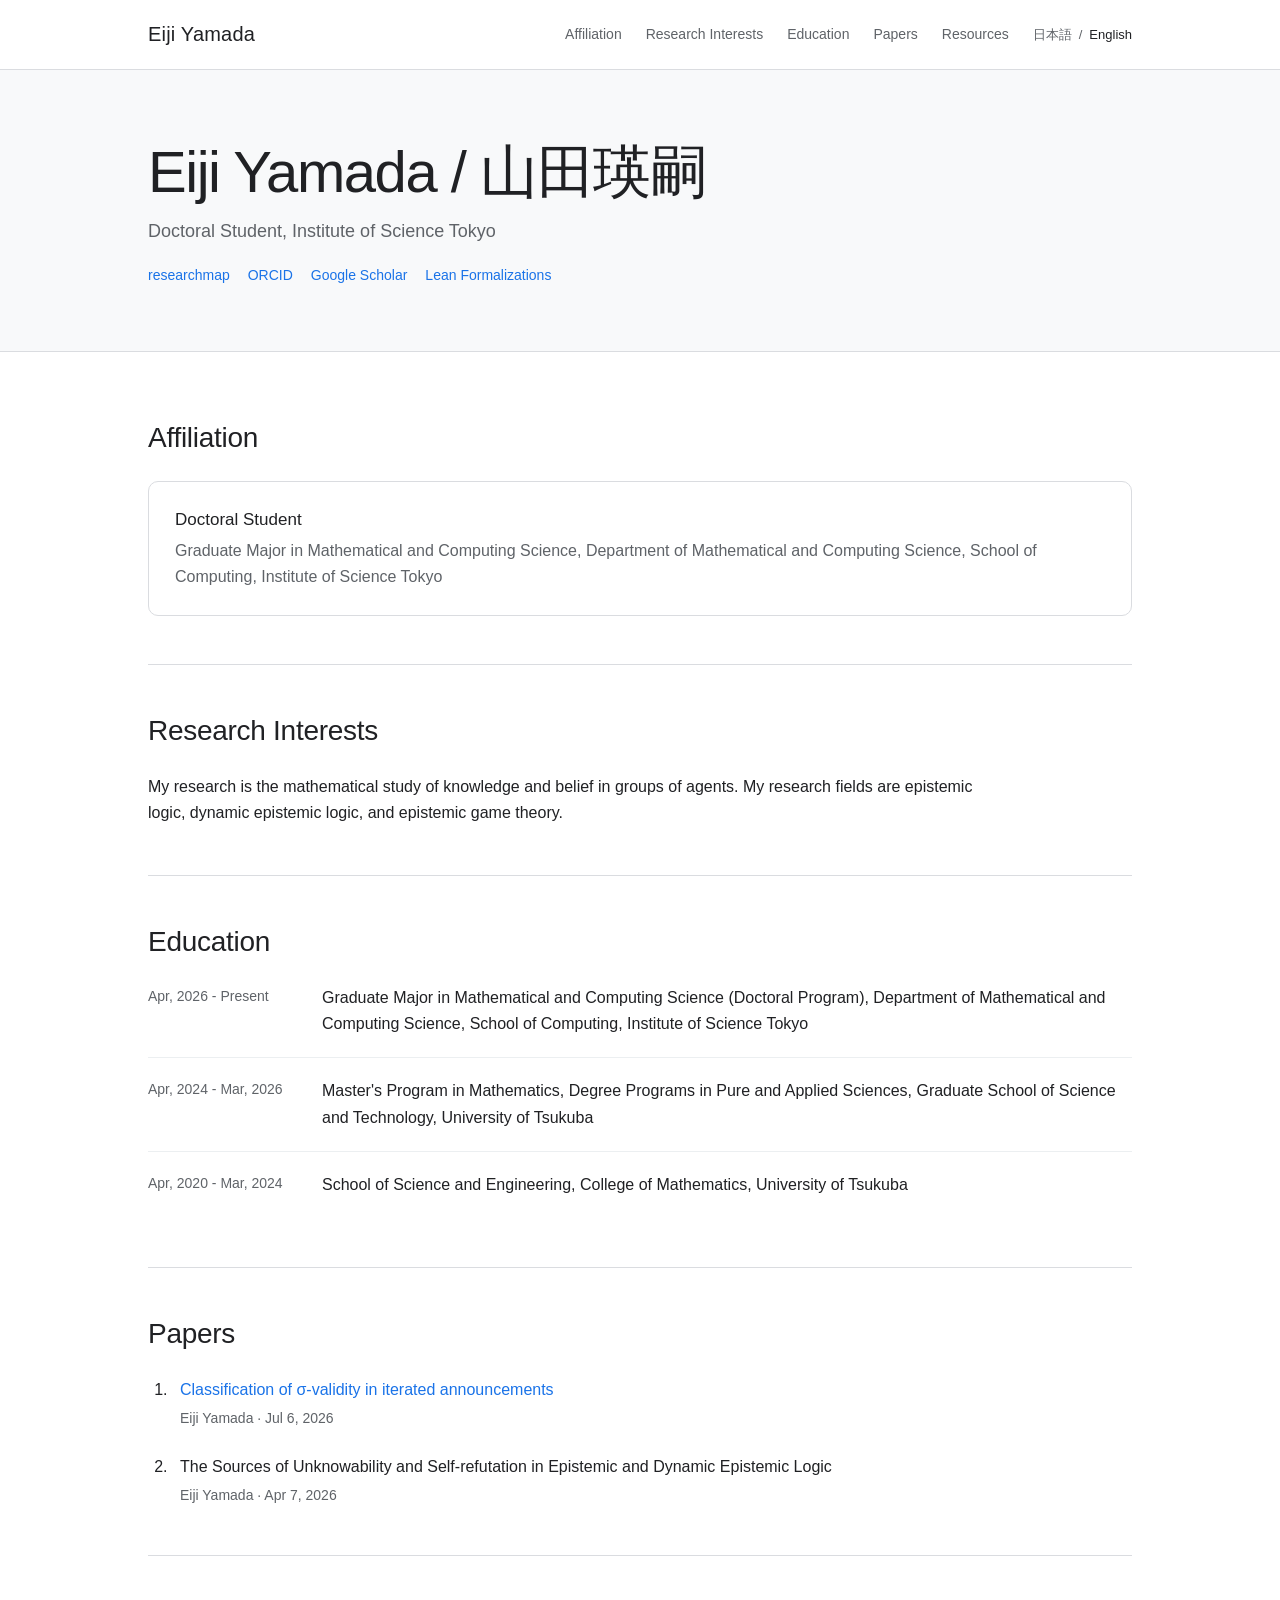
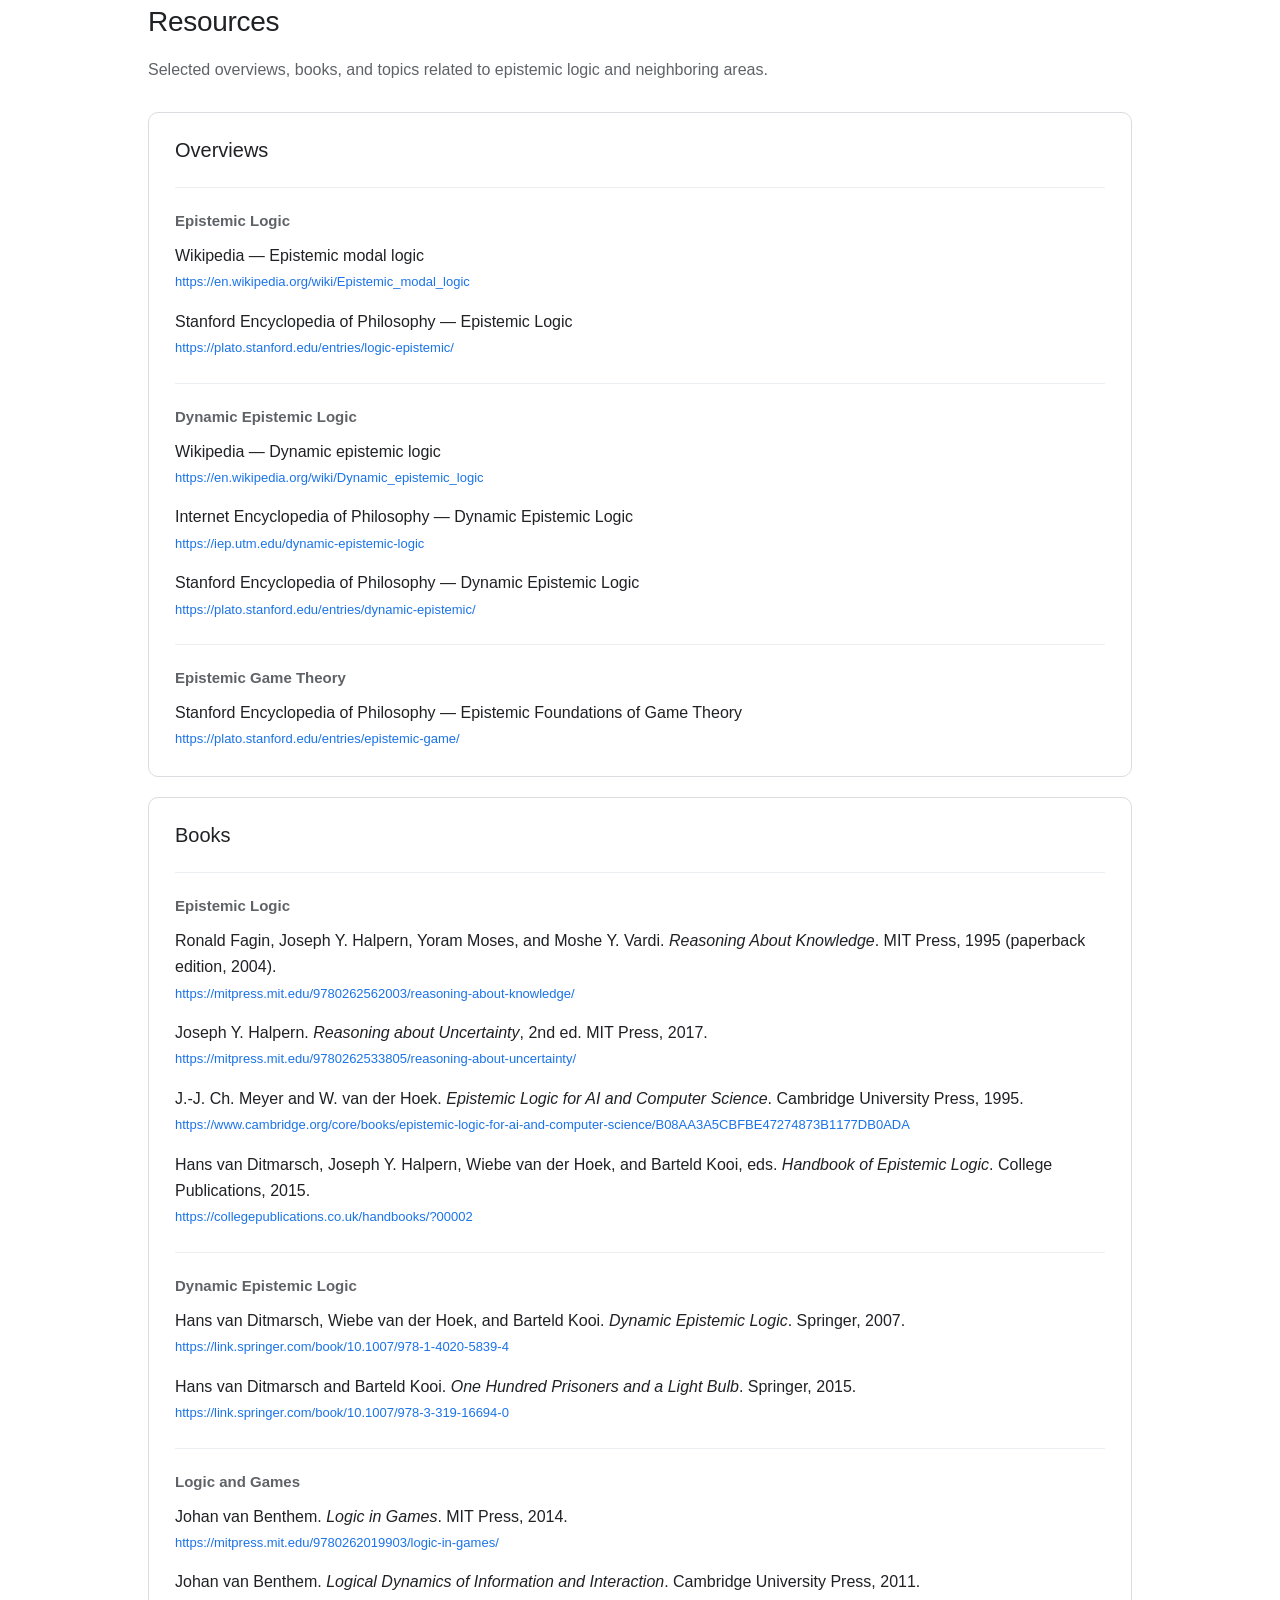
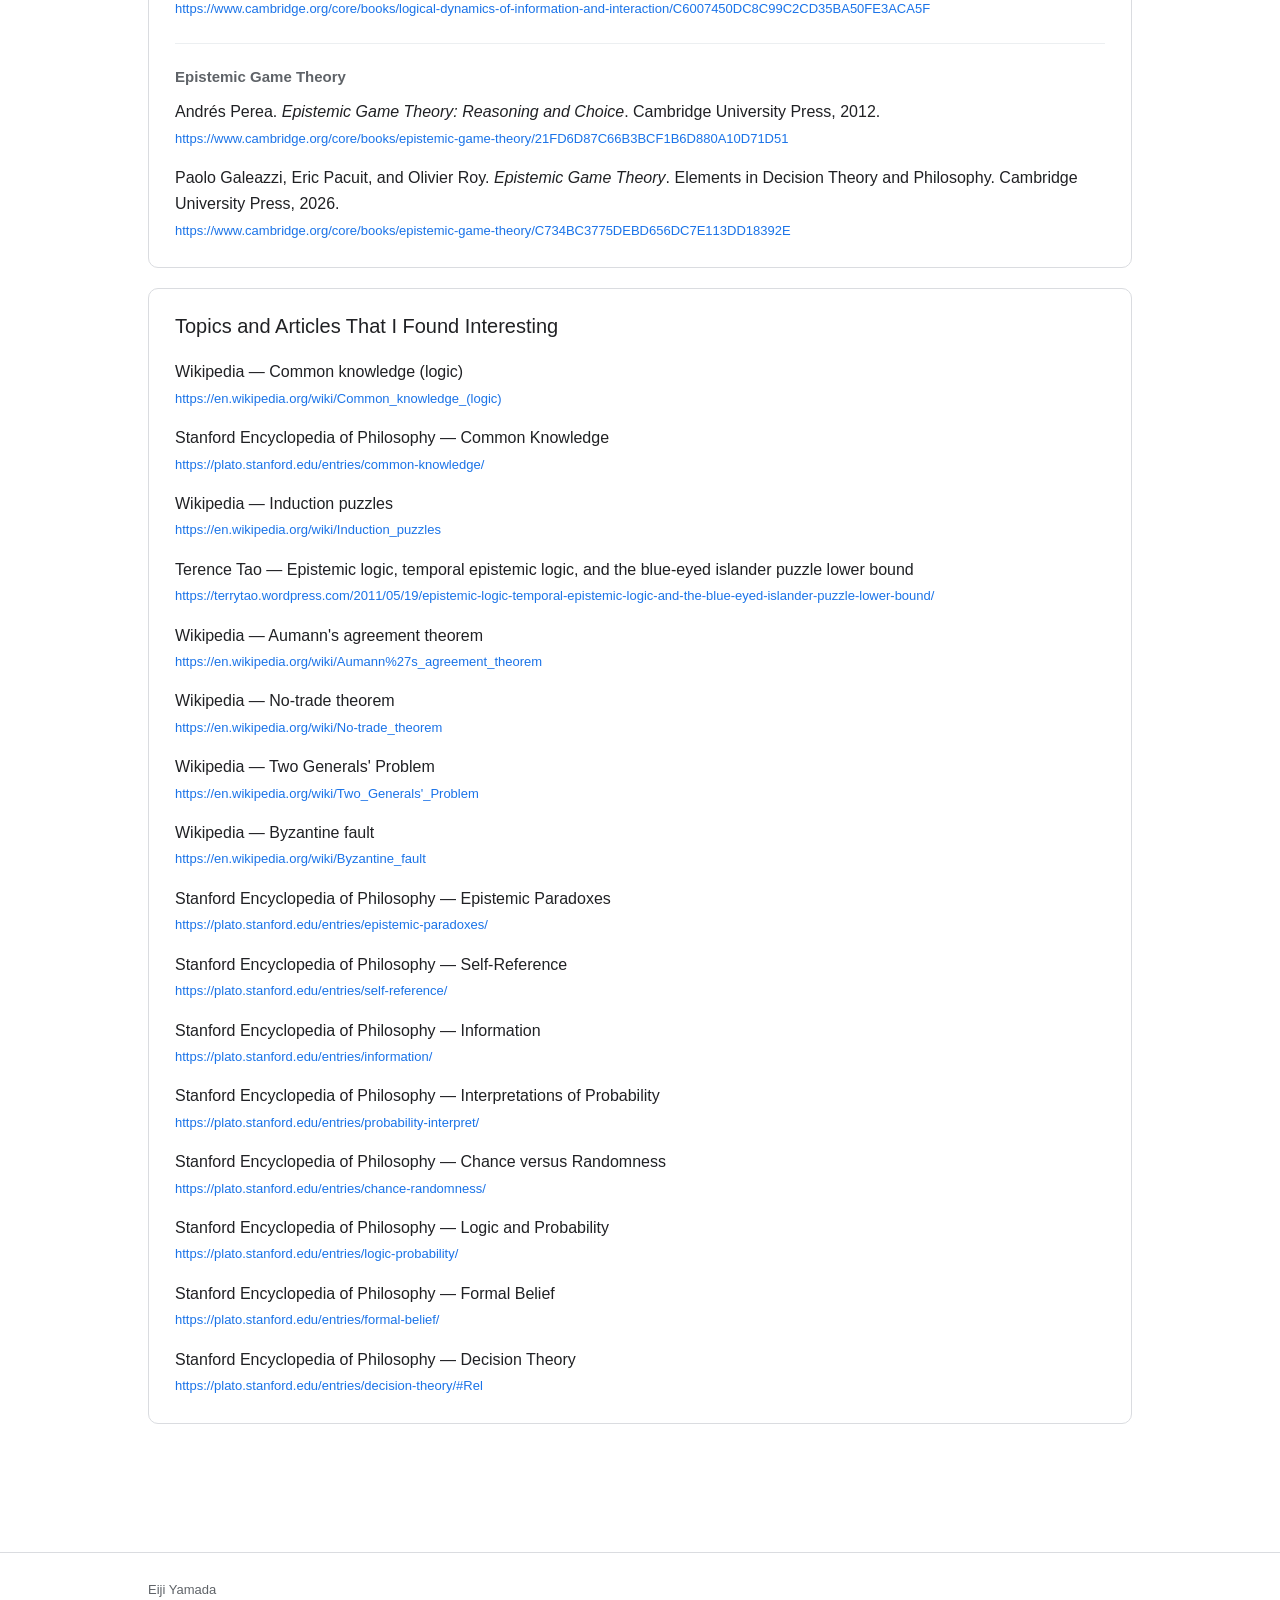
==== index.html @ d298697c "Add probability and decision theory resources" ====
<!DOCTYPE html>
<html lang="en">
<head>
  <meta charset="UTF-8">
  <meta name="viewport" content="width=device-width, initial-scale=1.0">
  <meta name="robots" content="index, follow">
  <meta name="description" content="Academic website of Eiji Yamada, a Doctoral Student at Institute of Science Tokyo.">
  <meta name="google-site-verification" content="if2u5kckzkKwGW6rbWBI-jnYKi1gN4BGuCMbJrBqnDA" />
  <link rel="canonical" href="https://eiyamada.github.io/">
  <link rel="alternate" hreflang="en" href="https://eiyamada.github.io/">
  <link rel="alternate" hreflang="ja" href="https://eiyamada.github.io/ja/">
  <link rel="alternate" hreflang="x-default" href="https://eiyamada.github.io/">
  <link rel="stylesheet" href="/styles.css">

  <title>Eiji Yamada</title>

  <script type="application/ld+json">
  {
    "@context": "https://schema.org",
    "@type": "Person",
    "name": "Eiji Yamada",
    "alternateName": "山田 瑛嗣",
    "url": "https://eiyamada.github.io/",
    "jobTitle": "Doctoral Student",
    "affiliation": {
      "@type": "CollegeOrUniversity",
      "name": "Institute of Science Tokyo"
    },
    "sameAs": [
      "https://researchmap.jp/e-yamada?lang=en",
      "https://orcid.org/0009-0007-2519-8016",
      "https://scholar.google.com/citations?user=GYGGPxcAAAAJ&hl=en&oi=sra"
    ]
  }
  </script>
</head>

<body>
  <header class="site-header">
    <div class="header-inner">
      <a class="site-title" href="#top">Eiji Yamada</a>
      <div class="header-actions">
        <nav class="nav-links" aria-label="Primary navigation">
          <a href="#affiliation">Affiliation</a>
          <a href="#research-interests">Research Interests</a>
          <a href="#education">Education</a>
          <a href="#papers">Papers</a>
          <a href="#resources">Resources</a>
        </nav>
        <div class="language-switch" aria-label="Language switch">
          <a href="/ja/" lang="ja">日本語</a>
          <span aria-hidden="true">/</span>
          <span class="current-language" aria-current="page">English</span>
        </div>
      </div>
    </div>
  </header>

  <div class="hero" id="top">
    <div class="hero-inner">
      <h1>Eiji Yamada / 山田瑛嗣</h1>
      <p class="position">Doctoral Student, Institute of Science Tokyo</p>
      <div class="profile-links" aria-label="Academic profiles">
        <a href="https://researchmap.jp/e-yamada?lang=en" target="_blank" rel="me noopener">researchmap</a>
        <a href="https://orcid.org/0009-0007-2519-8016" target="_blank" rel="me noopener">ORCID</a>
        <a href="https://scholar.google.com/citations?user=GYGGPxcAAAAJ&amp;hl=en&amp;oi=sra" target="_blank" rel="me noopener">Google Scholar</a>
        <a href="https://github.com/eiyamada/lean-paper-formalizations" target="_blank" rel="noopener">Lean Formalizations</a>
      </div>
    </div>
  </div>

  <main>
    <section id="affiliation">
      <h2>Affiliation</h2>
      <div class="affiliation-card">
        <strong>Doctoral Student</strong>
        <span>Graduate Major in Mathematical and Computing Science, Department of Mathematical and Computing Science, School of Computing, Institute of Science Tokyo</span>
      </div>
    </section>

    <section id="research-interests">
      <h2>Research Interests</h2>
      <div class="research-interests-space">
        <p>My research is the mathematical study of knowledge and belief in groups of agents. My research fields are epistemic logic, dynamic epistemic logic, and epistemic game theory.</p>
      </div>
    </section>

    <section id="education">
      <h2>Education</h2>
      <ul class="timeline">
        <li>
          <div class="date">Apr, 2026 - Present</div>
          <div class="institution">Graduate Major in Mathematical and Computing Science (Doctoral Program), Department of Mathematical and Computing Science, School of Computing, Institute of Science Tokyo</div>
        </li>
        <li>
          <div class="date">Apr, 2024 - Mar, 2026</div>
          <div class="institution">Master's Program in Mathematics, Degree Programs in Pure and Applied Sciences, Graduate School of Science and Technology, University of Tsukuba</div>
        </li>
        <li>
          <div class="date">Apr, 2020 - Mar, 2024</div>
          <div class="institution">School of Science and Engineering, College of Mathematics, University of Tsukuba</div>
        </li>
      </ul>
    </section>

    <section id="papers">
      <h2>Papers</h2>
      <ol class="publications">
        <li>
          <a class="publication-title" href="https://arxiv.org/abs/2607.04685" target="_blank" rel="noopener">Classification of σ-validity in iterated announcements</a>
          <div class="publication-meta">Eiji Yamada · Jul 6, 2026</div>
        </li>
        <li>
          <span class="publication-title">The Sources of Unknowability and Self-refutation in Epistemic and Dynamic Epistemic Logic</span>
          <div class="publication-meta">Eiji Yamada · Apr 7, 2026</div>
        </li>
      </ol>
    </section>

    <section id="resources">
      <h2>Resources</h2>
      <p class="resources-intro">Selected overviews, books, and topics related to epistemic logic and neighboring areas.</p>

      <div class="resource-panel">
        <h3 class="resource-panel-title">Overviews</h3>

        <div class="resource-category">
          <h3>Epistemic Logic</h3>
          <ul class="resource-list">
            <li>
              <span class="resource-name">Wikipedia — Epistemic modal logic</span>
              <a class="resource-url" href="https://en.wikipedia.org/wiki/Epistemic_modal_logic" target="_blank" rel="noopener">https://en.wikipedia.org/wiki/Epistemic_modal_logic</a>
            </li>
            <li>
              <span class="resource-name">Stanford Encyclopedia of Philosophy — Epistemic Logic</span>
              <a class="resource-url" href="https://plato.stanford.edu/entries/logic-epistemic/" target="_blank" rel="noopener">https://plato.stanford.edu/entries/logic-epistemic/</a>
            </li>
          </ul>
        </div>

        <div class="resource-category">
          <h3>Dynamic Epistemic Logic</h3>
          <ul class="resource-list">
            <li>
              <span class="resource-name">Wikipedia — Dynamic epistemic logic</span>
              <a class="resource-url" href="https://en.wikipedia.org/wiki/Dynamic_epistemic_logic" target="_blank" rel="noopener">https://en.wikipedia.org/wiki/Dynamic_epistemic_logic</a>
            </li>
            <li>
              <span class="resource-name">Internet Encyclopedia of Philosophy — Dynamic Epistemic Logic</span>
              <a class="resource-url" href="https://iep.utm.edu/dynamic-epistemic-logic" target="_blank" rel="noopener">https://iep.utm.edu/dynamic-epistemic-logic</a>
            </li>
            <li>
              <span class="resource-name">Stanford Encyclopedia of Philosophy — Dynamic Epistemic Logic</span>
              <a class="resource-url" href="https://plato.stanford.edu/entries/dynamic-epistemic/" target="_blank" rel="noopener">https://plato.stanford.edu/entries/dynamic-epistemic/</a>
            </li>
          </ul>
        </div>

        <div class="resource-category">
          <h3>Epistemic Game Theory</h3>
          <ul class="resource-list">
            <li>
              <span class="resource-name">Stanford Encyclopedia of Philosophy — Epistemic Foundations of Game Theory</span>
              <a class="resource-url" href="https://plato.stanford.edu/entries/epistemic-game/" target="_blank" rel="noopener">https://plato.stanford.edu/entries/epistemic-game/</a>
            </li>
          </ul>
        </div>
      </div>

      <div class="resource-panel">
        <h3 class="resource-panel-title">Books</h3>

        <div class="resource-category">
          <h3>Epistemic Logic</h3>
          <ul class="resource-list">
            <li>
              <span class="book-citation">Ronald Fagin, Joseph Y. Halpern, Yoram Moses, and Moshe Y. Vardi. <em>Reasoning About Knowledge</em>. MIT Press, 1995 (paperback edition, 2004).</span>
              <a class="resource-url" href="https://mitpress.mit.edu/9780262562003/reasoning-about-knowledge/" target="_blank" rel="noopener">https://mitpress.mit.edu/9780262562003/reasoning-about-knowledge/</a>
            </li>
            <li>
              <span class="book-citation">Joseph Y. Halpern. <em>Reasoning about Uncertainty</em>, 2nd ed. MIT Press, 2017.</span>
              <a class="resource-url" href="https://mitpress.mit.edu/9780262533805/reasoning-about-uncertainty/" target="_blank" rel="noopener">https://mitpress.mit.edu/9780262533805/reasoning-about-uncertainty/</a>
            </li>
            <li>
              <span class="book-citation">J.-J. Ch. Meyer and W. van der Hoek. <em>Epistemic Logic for AI and Computer Science</em>. Cambridge University Press, 1995.</span>
              <a class="resource-url" href="https://www.cambridge.org/core/books/epistemic-logic-for-ai-and-computer-science/B08AA3A5CBFBE47274873B1177DB0ADA" target="_blank" rel="noopener">https://www.cambridge.org/core/books/epistemic-logic-for-ai-and-computer-science/B08AA3A5CBFBE47274873B1177DB0ADA</a>
            </li>
            <li>
              <span class="book-citation">Hans van Ditmarsch, Joseph Y. Halpern, Wiebe van der Hoek, and Barteld Kooi, eds. <em>Handbook of Epistemic Logic</em>. College Publications, 2015.</span>
              <a class="resource-url" href="https://collegepublications.co.uk/handbooks/?00002" target="_blank" rel="noopener">https://collegepublications.co.uk/handbooks/?00002</a>
            </li>
          </ul>
        </div>

        <div class="resource-category">
          <h3>Dynamic Epistemic Logic</h3>
          <ul class="resource-list">
            <li>
              <span class="book-citation">Hans van Ditmarsch, Wiebe van der Hoek, and Barteld Kooi. <em>Dynamic Epistemic Logic</em>. Springer, 2007.</span>
              <a class="resource-url" href="https://link.springer.com/book/10.1007/978-1-4020-5839-4" target="_blank" rel="noopener">https://link.springer.com/book/10.1007/978-1-4020-5839-4</a>
            </li>
            <li>
              <span class="book-citation">Hans van Ditmarsch and Barteld Kooi. <em>One Hundred Prisoners and a Light Bulb</em>. Springer, 2015.</span>
              <a class="resource-url" href="https://link.springer.com/book/10.1007/978-3-319-16694-0" target="_blank" rel="noopener">https://link.springer.com/book/10.1007/978-3-319-16694-0</a>
            </li>
          </ul>
        </div>

        <div class="resource-category">
          <h3>Logic and Games</h3>
          <ul class="resource-list">
            <li>
              <span class="book-citation">Johan van Benthem. <em>Logic in Games</em>. MIT Press, 2014.</span>
              <a class="resource-url" href="https://mitpress.mit.edu/9780262019903/logic-in-games/" target="_blank" rel="noopener">https://mitpress.mit.edu/9780262019903/logic-in-games/</a>
            </li>
            <li>
              <span class="book-citation">Johan van Benthem. <em>Logical Dynamics of Information and Interaction</em>. Cambridge University Press, 2011.</span>
              <a class="resource-url" href="https://www.cambridge.org/core/books/logical-dynamics-of-information-and-interaction/C6007450DC8C99C2CD35BA50FE3ACA5F" target="_blank" rel="noopener">https://www.cambridge.org/core/books/logical-dynamics-of-information-and-interaction/C6007450DC8C99C2CD35BA50FE3ACA5F</a>
            </li>
          </ul>
        </div>

        <div class="resource-category">
          <h3>Epistemic Game Theory</h3>
          <ul class="resource-list">
            <li>
              <span class="book-citation">Andrés Perea. <em>Epistemic Game Theory: Reasoning and Choice</em>. Cambridge University Press, 2012.</span>
              <a class="resource-url" href="https://www.cambridge.org/core/books/epistemic-game-theory/21FD6D87C66B3BCF1B6D880A10D71D51" target="_blank" rel="noopener">https://www.cambridge.org/core/books/epistemic-game-theory/21FD6D87C66B3BCF1B6D880A10D71D51</a>
            </li>
            <li>
              <span class="book-citation">Paolo Galeazzi, Eric Pacuit, and Olivier Roy. <em>Epistemic Game Theory</em>. Elements in Decision Theory and Philosophy. Cambridge University Press, 2026.</span>
              <a class="resource-url" href="https://www.cambridge.org/core/books/epistemic-game-theory/C734BC3775DEBD656DC7E113DD18392E" target="_blank" rel="noopener">https://www.cambridge.org/core/books/epistemic-game-theory/C734BC3775DEBD656DC7E113DD18392E</a>
            </li>
          </ul>
        </div>
      </div>

      <div class="resource-panel">
        <h3 class="resource-panel-title">Topics and Articles That I Found Interesting</h3>
        <ul class="resource-list">
          <li>
            <span class="resource-name">Wikipedia — Common knowledge (logic)</span>
            <a class="resource-url" href="https://en.wikipedia.org/wiki/Common_knowledge_(logic)" target="_blank" rel="noopener">https://en.wikipedia.org/wiki/Common_knowledge_(logic)</a>
          </li>
          <li>
            <span class="resource-name">Stanford Encyclopedia of Philosophy — Common Knowledge</span>
            <a class="resource-url" href="https://plato.stanford.edu/entries/common-knowledge/" target="_blank" rel="noopener">https://plato.stanford.edu/entries/common-knowledge/</a>
          </li>
          <li>
            <span class="resource-name">Wikipedia — Induction puzzles</span>
            <a class="resource-url" href="https://en.wikipedia.org/wiki/Induction_puzzles" target="_blank" rel="noopener">https://en.wikipedia.org/wiki/Induction_puzzles</a>
          </li>
          <li>
            <span class="resource-name">Terence Tao — Epistemic logic, temporal epistemic logic, and the blue-eyed islander puzzle lower bound</span>
            <a class="resource-url" href="https://terrytao.wordpress.com/2011/05/19/epistemic-logic-temporal-epistemic-logic-and-the-blue-eyed-islander-puzzle-lower-bound/" target="_blank" rel="noopener">https://terrytao.wordpress.com/2011/05/19/epistemic-logic-temporal-epistemic-logic-and-the-blue-eyed-islander-puzzle-lower-bound/</a>
          </li>
          <li>
            <span class="resource-name">Wikipedia — Aumann's agreement theorem</span>
            <a class="resource-url" href="https://en.wikipedia.org/wiki/Aumann%27s_agreement_theorem" target="_blank" rel="noopener">https://en.wikipedia.org/wiki/Aumann%27s_agreement_theorem</a>
          </li>
          <li>
            <span class="resource-name">Wikipedia — No-trade theorem</span>
            <a class="resource-url" href="https://en.wikipedia.org/wiki/No-trade_theorem" target="_blank" rel="noopener">https://en.wikipedia.org/wiki/No-trade_theorem</a>
          </li>
          <li>
            <span class="resource-name">Wikipedia — Two Generals' Problem</span>
            <a class="resource-url" href="https://en.wikipedia.org/wiki/Two_Generals'_Problem" target="_blank" rel="noopener">https://en.wikipedia.org/wiki/Two_Generals'_Problem</a>
          </li>
          <li>
            <span class="resource-name">Wikipedia — Byzantine fault</span>
            <a class="resource-url" href="https://en.wikipedia.org/wiki/Byzantine_fault" target="_blank" rel="noopener">https://en.wikipedia.org/wiki/Byzantine_fault</a>
          </li>
          <li>
            <span class="resource-name">Stanford Encyclopedia of Philosophy — Epistemic Paradoxes</span>
            <a class="resource-url" href="https://plato.stanford.edu/entries/epistemic-paradoxes/" target="_blank" rel="noopener">https://plato.stanford.edu/entries/epistemic-paradoxes/</a>
          </li>
          <li>
            <span class="resource-name">Stanford Encyclopedia of Philosophy — Self-Reference</span>
            <a class="resource-url" href="https://plato.stanford.edu/entries/self-reference/" target="_blank" rel="noopener">https://plato.stanford.edu/entries/self-reference/</a>
          </li>
          <li>
            <span class="resource-name">Stanford Encyclopedia of Philosophy — Information</span>
            <a class="resource-url" href="https://plato.stanford.edu/entries/information/" target="_blank" rel="noopener">https://plato.stanford.edu/entries/information/</a>
          </li>
          <li>
            <span class="resource-name">Stanford Encyclopedia of Philosophy — Interpretations of Probability</span>
            <a class="resource-url" href="https://plato.stanford.edu/entries/probability-interpret/" target="_blank" rel="noopener">https://plato.stanford.edu/entries/probability-interpret/</a>
          </li>
          <li>
            <span class="resource-name">Stanford Encyclopedia of Philosophy — Chance versus Randomness</span>
            <a class="resource-url" href="https://plato.stanford.edu/entries/chance-randomness/" target="_blank" rel="noopener">https://plato.stanford.edu/entries/chance-randomness/</a>
          </li>
          <li>
            <span class="resource-name">Stanford Encyclopedia of Philosophy — Logic and Probability</span>
            <a class="resource-url" href="https://plato.stanford.edu/entries/logic-probability/" target="_blank" rel="noopener">https://plato.stanford.edu/entries/logic-probability/</a>
          </li>
          <li>
            <span class="resource-name">Stanford Encyclopedia of Philosophy — Formal Belief</span>
            <a class="resource-url" href="https://plato.stanford.edu/entries/formal-belief/" target="_blank" rel="noopener">https://plato.stanford.edu/entries/formal-belief/</a>
          </li>
          <li>
            <span class="resource-name">Stanford Encyclopedia of Philosophy — Decision Theory</span>
            <a class="resource-url" href="https://plato.stanford.edu/entries/decision-theory/#Rel" target="_blank" rel="noopener">https://plato.stanford.edu/entries/decision-theory/#Rel</a>
          </li>
        </ul>
      </div>
    </section>
  </main>

  <footer>
    <div class="footer-inner">Eiji Yamada</div>
  </footer>
</body>
</html>
---- styles.css ----
:root {
  --text: #202124;
  --muted: #5f6368;
  --border: #dadce0;
  --soft-border: #eceff1;
  --surface: #ffffff;
  --surface-soft: #f8f9fa;
  --accent: #1a73e8;
  --max-width: 1040px;
}

* {
  box-sizing: border-box;
}

html {
  scroll-behavior: smooth;
}

body {
  margin: 0;
  font-family: Arial, Helvetica, sans-serif;
  color: var(--text);
  background: var(--surface);
  line-height: 1.65;
  -webkit-font-smoothing: antialiased;
}

a {
  color: var(--accent);
  text-decoration: none;
}

a:hover,
a:focus {
  text-decoration: underline;
}

.site-header {
  border-bottom: 1px solid var(--border);
  background: rgba(255, 255, 255, 0.96);
}

.header-inner {
  max-width: var(--max-width);
  margin: 0 auto;
  padding: 0 28px;
  min-height: 68px;
  display: flex;
  align-items: center;
  justify-content: space-between;
  gap: 28px;
}

.site-title {
  color: var(--text);
  font-size: 20px;
  font-weight: 500;
  letter-spacing: 0.01em;
  white-space: nowrap;
}

.site-title:hover,
.site-title:focus {
  text-decoration: none;
}

.header-actions {
  display: flex;
  align-items: center;
  justify-content: flex-end;
  gap: 24px;
  min-width: 0;
}

.nav-links {
  display: flex;
  flex-wrap: wrap;
  justify-content: flex-end;
  gap: 24px;
  font-size: 14px;
}

.nav-links a {
  color: var(--muted);
  padding: 23px 0 20px;
  border-bottom: 3px solid transparent;
}

.nav-links a:hover,
.nav-links a:focus {
  color: var(--text);
  text-decoration: none;
  border-bottom-color: var(--accent);
}

.language-switch {
  display: flex;
  align-items: center;
  gap: 7px;
  white-space: nowrap;
  font-size: 13px;
  color: var(--muted);
}

.language-switch a {
  color: var(--muted);
}

.language-switch a:hover,
.language-switch a:focus {
  color: var(--text);
}

.current-language {
  color: var(--text);
  font-weight: 500;
}

.hero {
  background: var(--surface-soft);
  border-bottom: 1px solid var(--border);
}

.hero-inner {
  max-width: var(--max-width);
  margin: 0 auto;
  padding: 70px 28px 64px;
}

.hero h1 {
  margin: 0 0 12px;
  font-size: clamp(38px, 6vw, 58px);
  line-height: 1.12;
  font-weight: 500;
  letter-spacing: -0.025em;
}

.hero .position {
  margin: 0;
  color: var(--muted);
  font-size: 18px;
  line-height: 1.6;
}

.profile-links {
  display: flex;
  flex-wrap: wrap;
  gap: 8px 18px;
  margin-top: 18px;
  font-size: 14px;
}

.profile-links a {
  font-weight: 500;
}

main {
  max-width: var(--max-width);
  margin: 0 auto;
  padding: 20px 28px 80px;
}

section {
  padding: 48px 0;
  border-bottom: 1px solid var(--border);
  scroll-margin-top: 24px;
}

section:last-child {
  border-bottom: 0;
}

h2 {
  margin: 0 0 26px;
  font-size: 28px;
  line-height: 1.25;
  font-weight: 500;
  letter-spacing: -0.01em;
}

.affiliation-card,
.resource-panel {
  border: 1px solid var(--border);
  border-radius: 10px;
  background: var(--surface);
}

.affiliation-card {
  padding: 24px 26px;
}

.affiliation-card strong {
  display: block;
  margin-bottom: 4px;
  font-size: 17px;
  font-weight: 500;
}

.affiliation-card span {
  color: var(--muted);
}

.research-interests-space {
  min-height: 40px;
}

.research-interests-space p {
  margin: 0;
  max-width: 860px;
}

.timeline {
  list-style: none;
  margin: 0;
  padding: 0;
}

.timeline li {
  display: grid;
  grid-template-columns: 150px 1fr;
  gap: 24px;
  padding: 20px 0;
  border-top: 1px solid var(--soft-border);
}

.timeline li:first-child {
  border-top: 0;
  padding-top: 0;
}

.timeline .date {
  color: var(--muted);
  font-size: 14px;
  white-space: nowrap;
}

.timeline .institution {
  font-weight: 500;
}

.publications {
  margin: 0;
  padding-left: 24px;
}

.publications li {
  padding: 0 0 24px 8px;
}

.publications li:last-child {
  padding-bottom: 0;
}

.publication-title {
  font-weight: 500;
}

.publication-meta {
  margin-top: 4px;
  color: var(--muted);
  font-size: 14px;
}

.resources-intro {
  margin: -8px 0 28px;
  color: var(--muted);
  max-width: 760px;
}

.resource-panel {
  padding: 24px 26px 26px;
}

.resource-panel + .resource-panel {
  margin-top: 20px;
}

.resource-panel-title {
  margin: 0;
  font-size: 20px;
  line-height: 1.3;
  font-weight: 500;
}

.resource-panel > .resource-list {
  margin-top: 20px;
}

.resource-category {
  margin-top: 24px;
  padding-top: 22px;
  border-top: 1px solid var(--soft-border);
}

.resource-category h3 {
  margin: 0 0 12px;
  font-size: 15px;
  line-height: 1.4;
  font-weight: 600;
  color: var(--muted);
}

.resource-list {
  list-style: none;
  margin: 0;
  padding: 0;
}

.resource-list li {
  margin: 0 0 16px;
}

.resource-list li:last-child {
  margin-bottom: 0;
}

.resource-name,
.book-citation {
  display: block;
  color: var(--text);
}

.book-citation em {
  font-style: italic;
}

.resource-url {
  display: block;
  margin-top: 2px;
  color: var(--accent);
  font-size: 13px;
  overflow-wrap: anywhere;
}

footer {
  border-top: 1px solid var(--border);
}

.footer-inner {
  max-width: var(--max-width);
  margin: 0 auto;
  padding: 26px 28px 34px;
  color: var(--muted);
  font-size: 13px;
}

@media (max-width: 940px) {
  .header-inner {
    align-items: flex-start;
    padding-top: 16px;
    padding-bottom: 13px;
  }

  .header-actions {
    flex-direction: column-reverse;
    align-items: flex-end;
    gap: 4px;
  }

  .nav-links a {
    padding: 4px 0 8px;
  }
}

@media (max-width: 760px) {
  .header-inner {
    min-height: auto;
    align-items: flex-start;
    flex-direction: column;
    gap: 10px;
  }

  .header-actions {
    width: 100%;
    align-items: flex-start;
  }

  .nav-links {
    justify-content: flex-start;
    gap: 18px;
  }

  .hero-inner {
    padding-top: 52px;
    padding-bottom: 48px;
  }

  .timeline li {
    grid-template-columns: 1fr;
    gap: 5px;
  }

  .resource-panel {
    padding: 22px 20px 24px;
  }
}
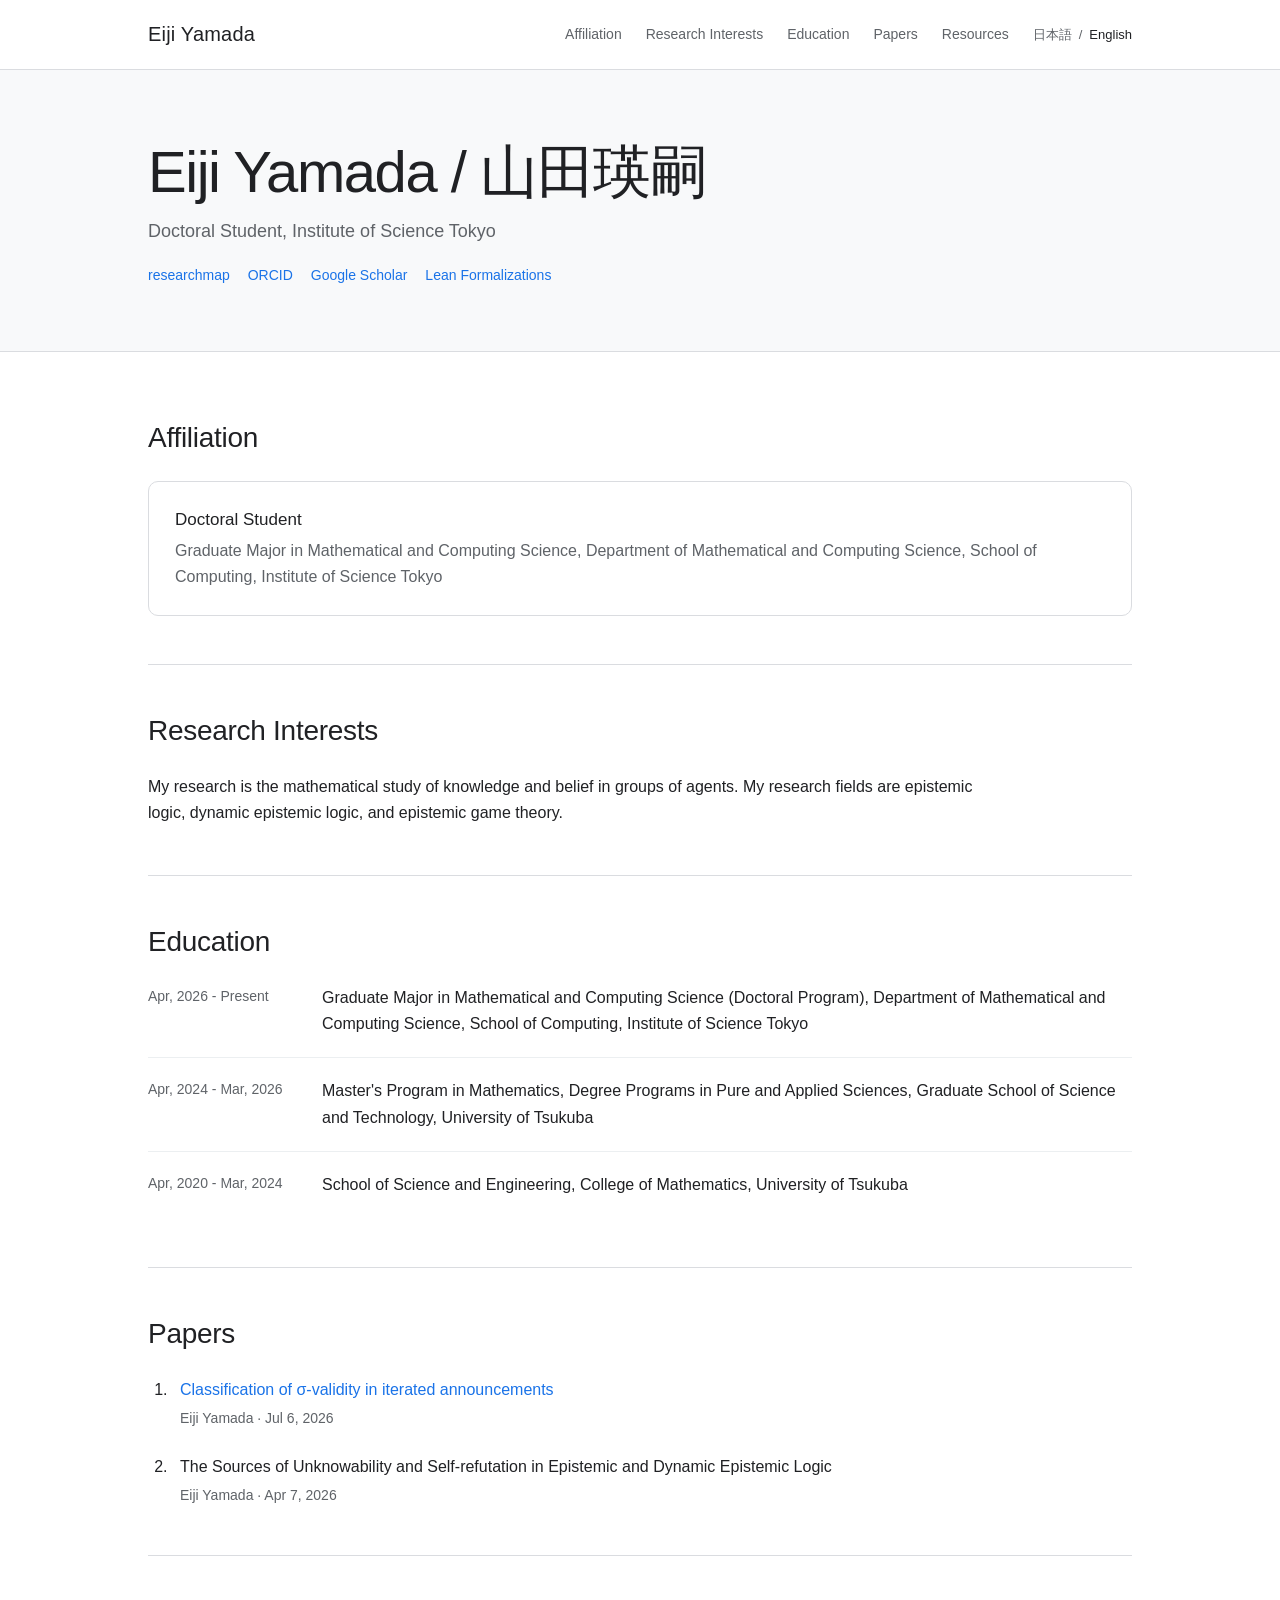
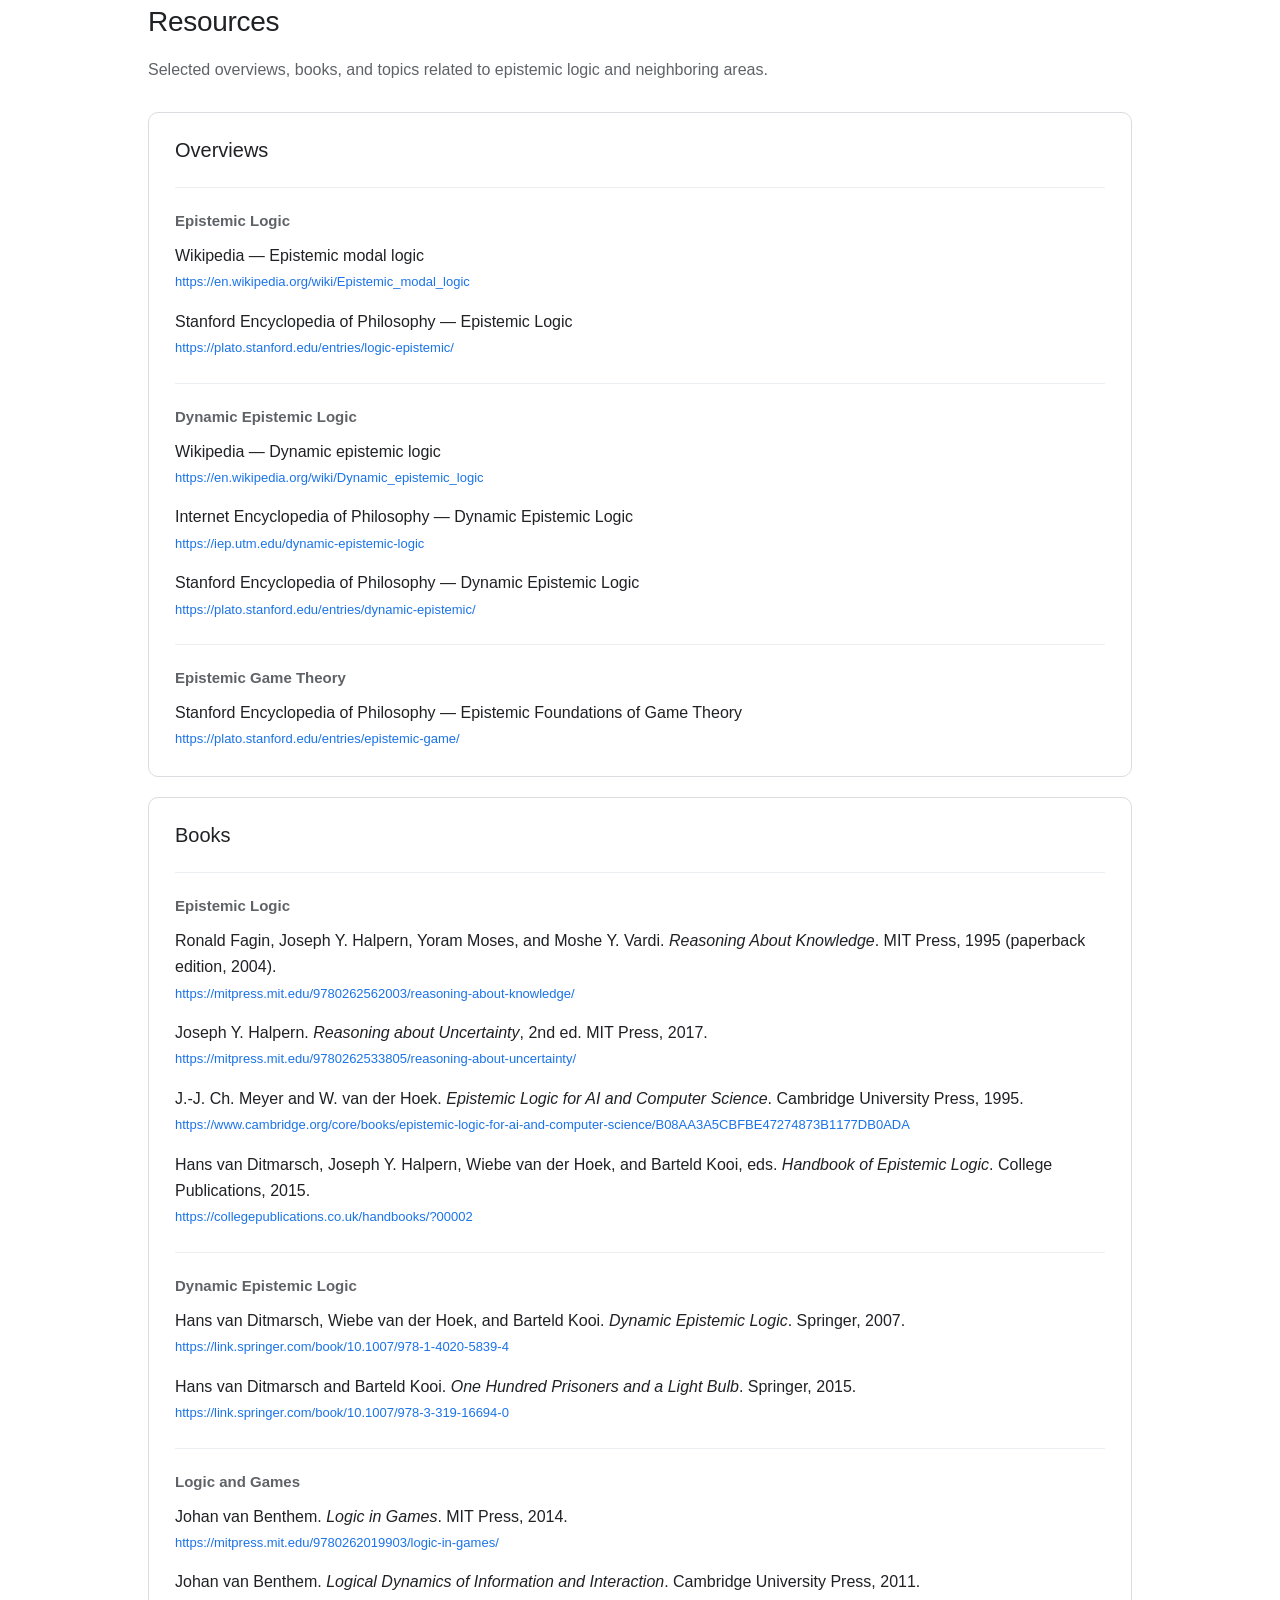
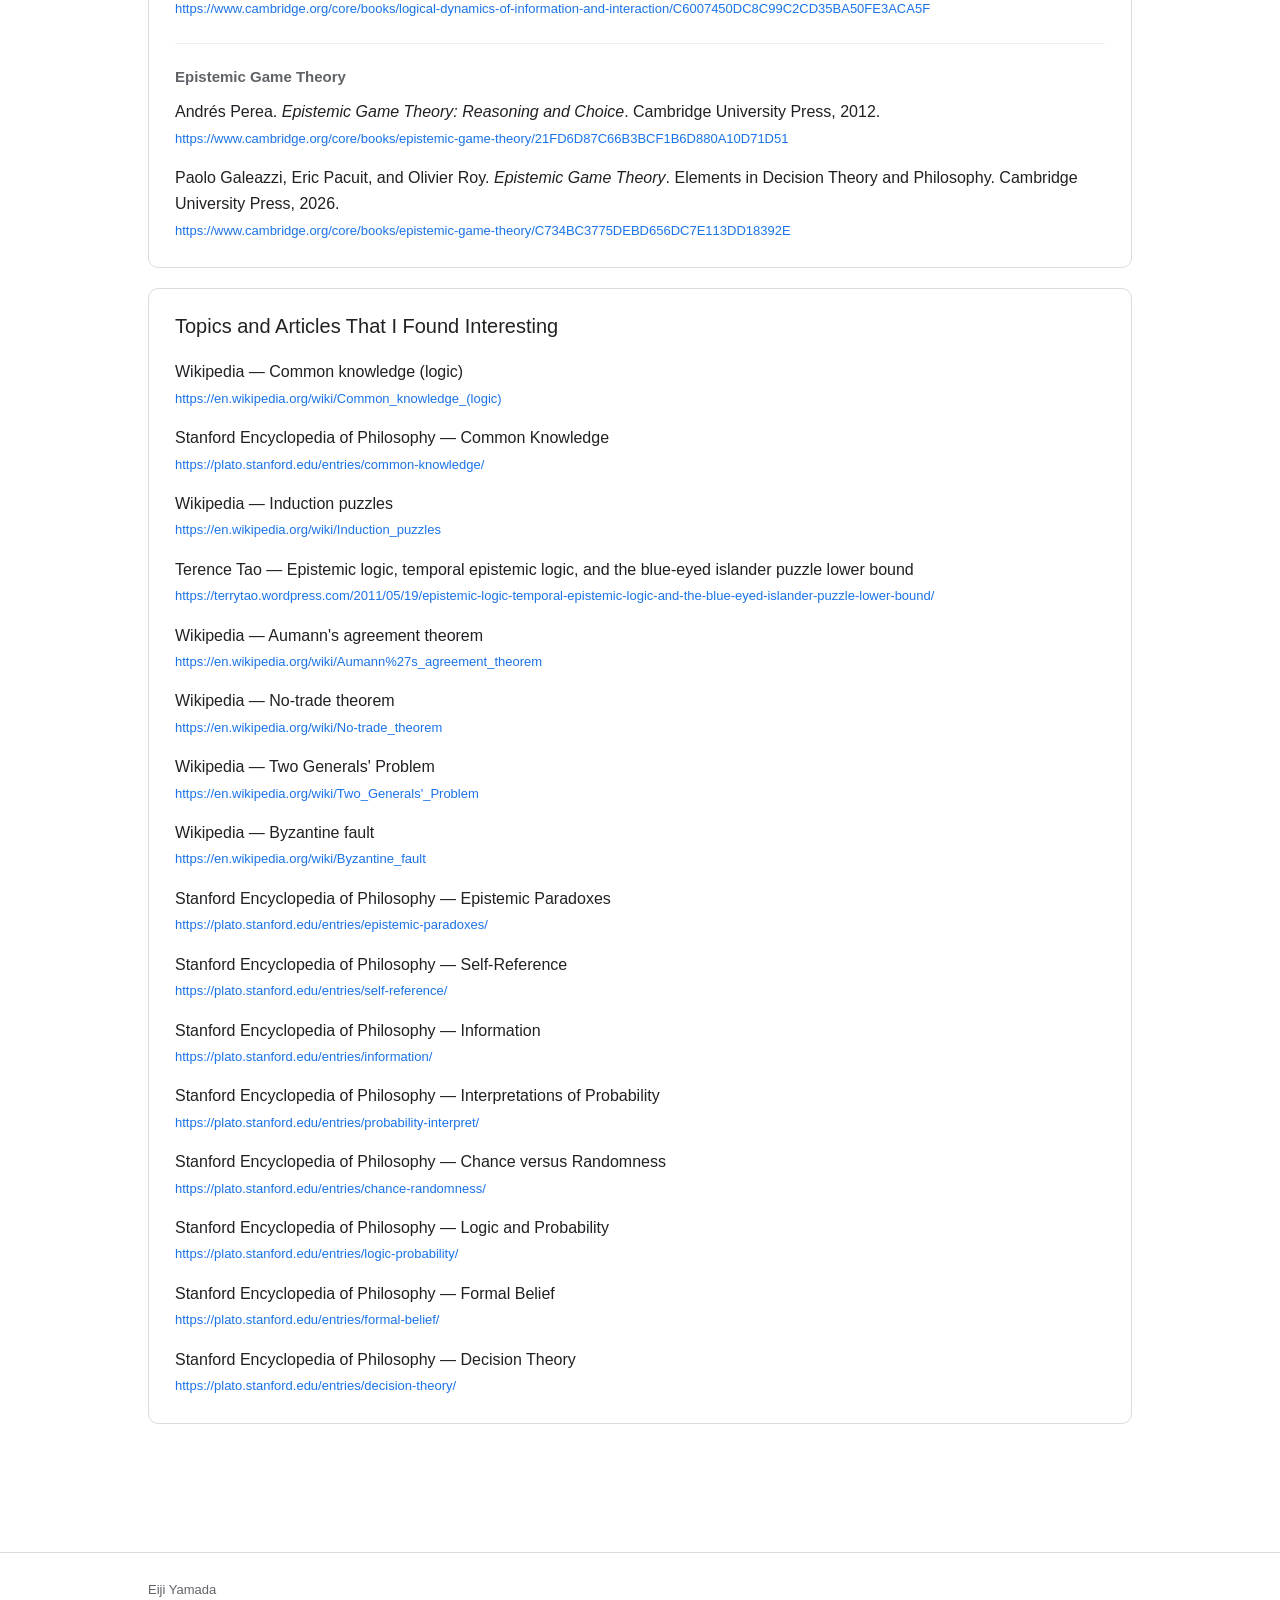
==== commit 563ff311: "Fix displayed Decision Theory URL" ====
--- a/index.html
+++ b/index.html
@@ -300,7 +300,7 @@
           </li>
           <li>
             <span class="resource-name">Stanford Encyclopedia of Philosophy — Decision Theory</span>
-            <a class="resource-url" href="https://plato.stanford.edu/entries/decision-theory/#Rel" target="_blank" rel="noopener">https://plato.stanford.edu/entries/decision-theory/#Rel</a>
+            <a class="resource-url" href="https://plato.stanford.edu/entries/decision-theory/" target="_blank" rel="noopener">https://plato.stanford.edu/entries/decision-theory/</a>
           </li>
         </ul>
       </div>
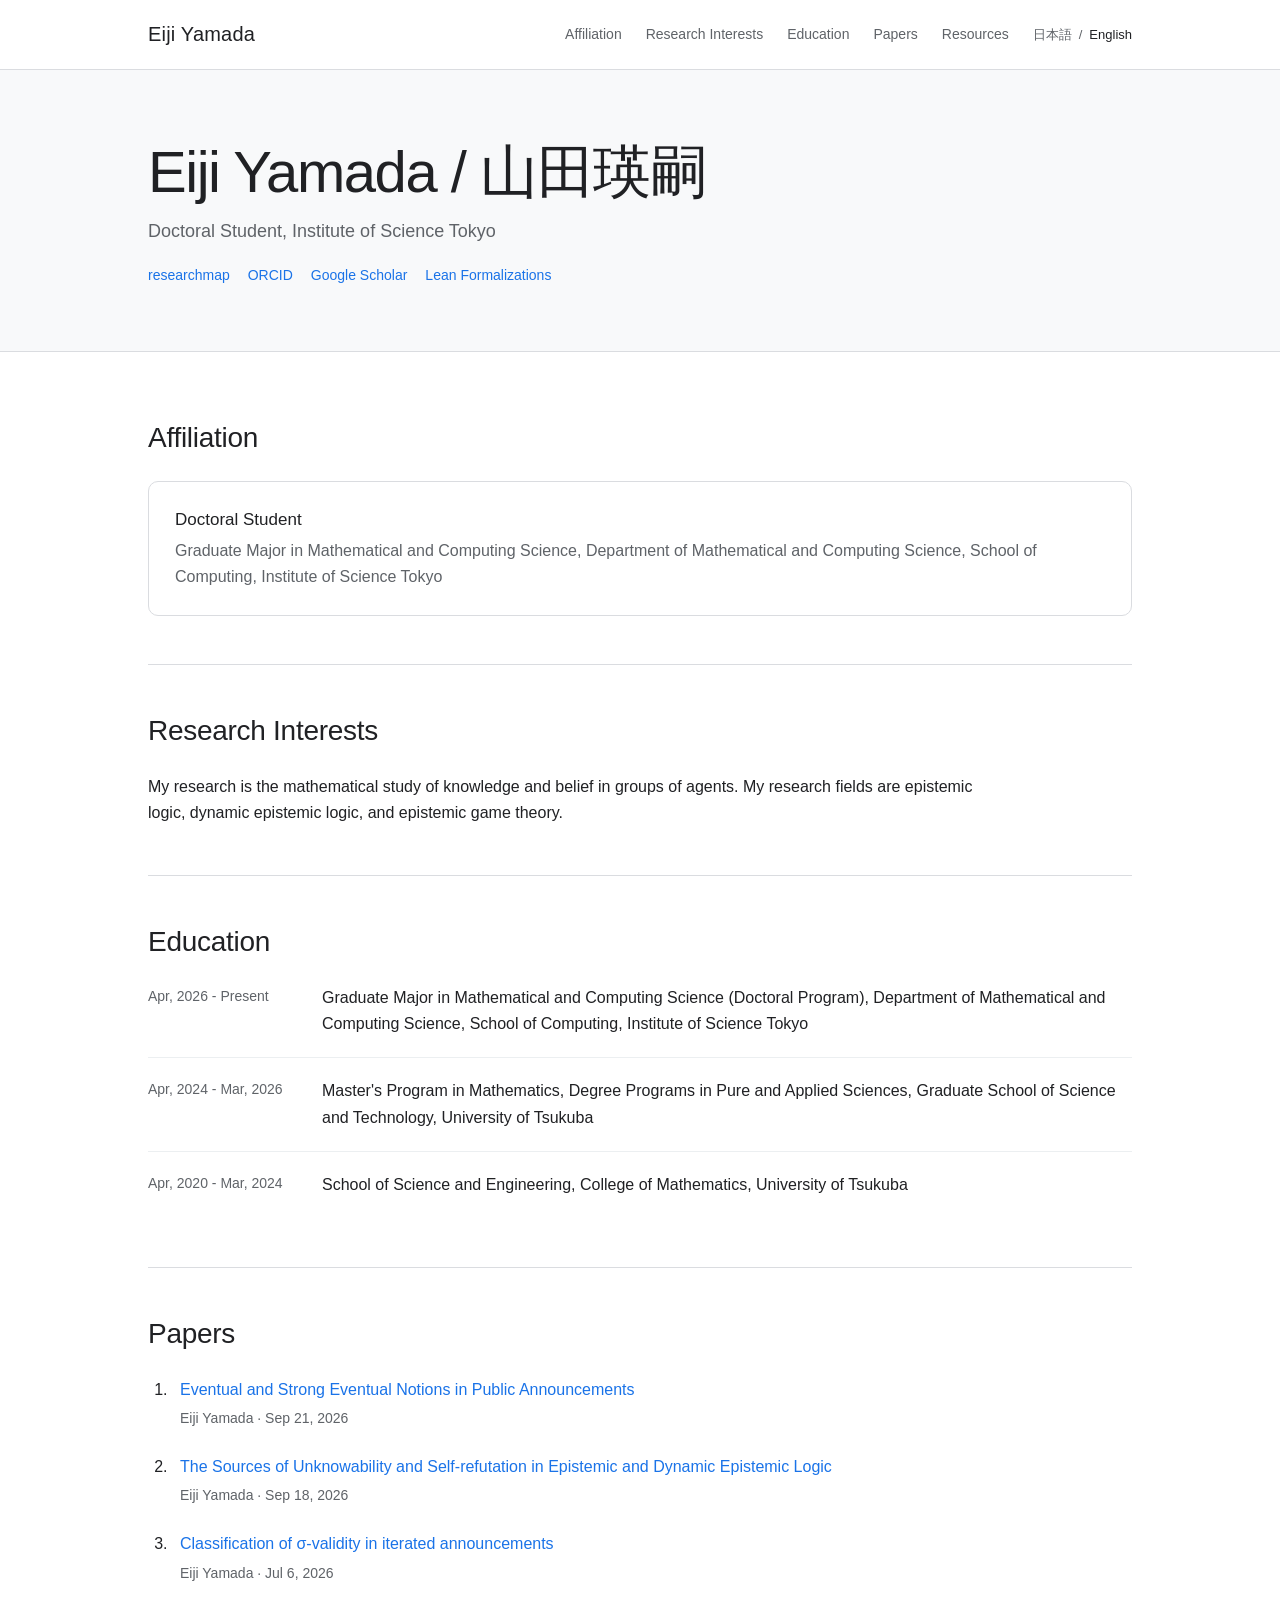
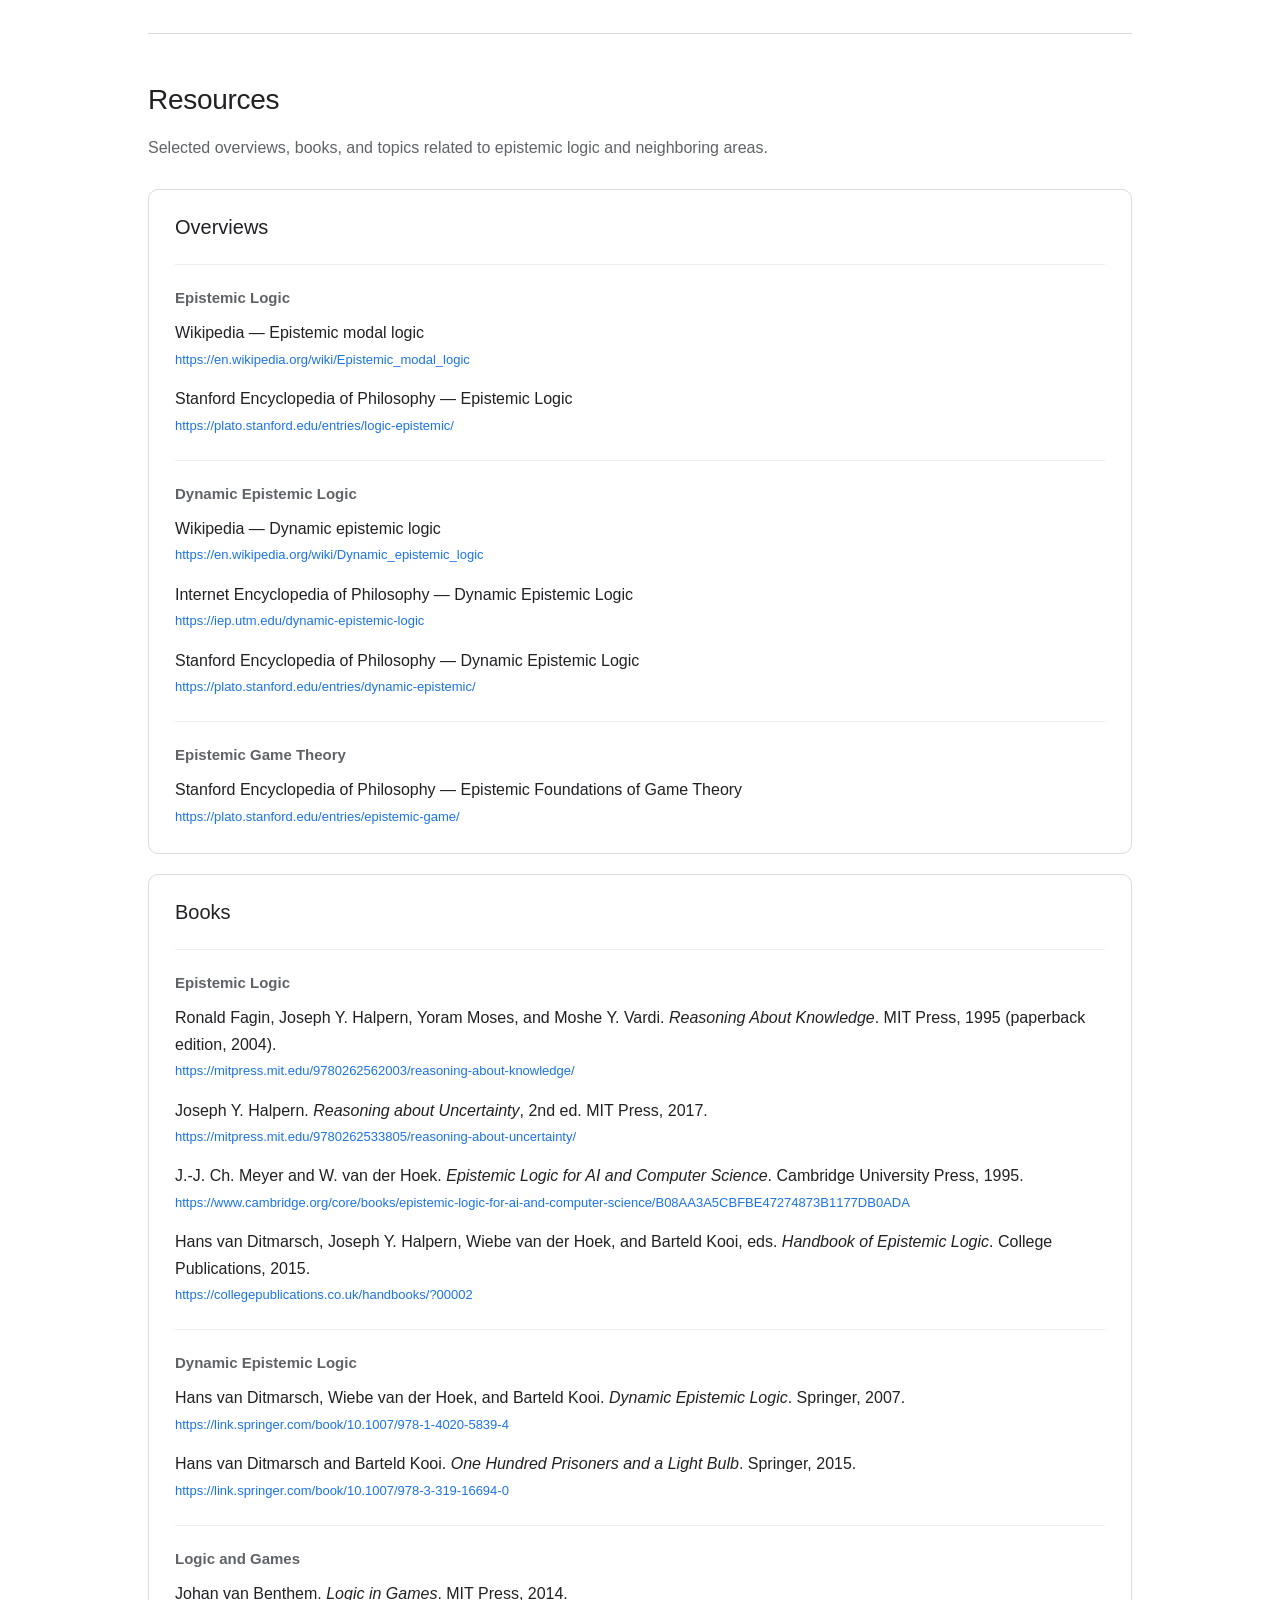
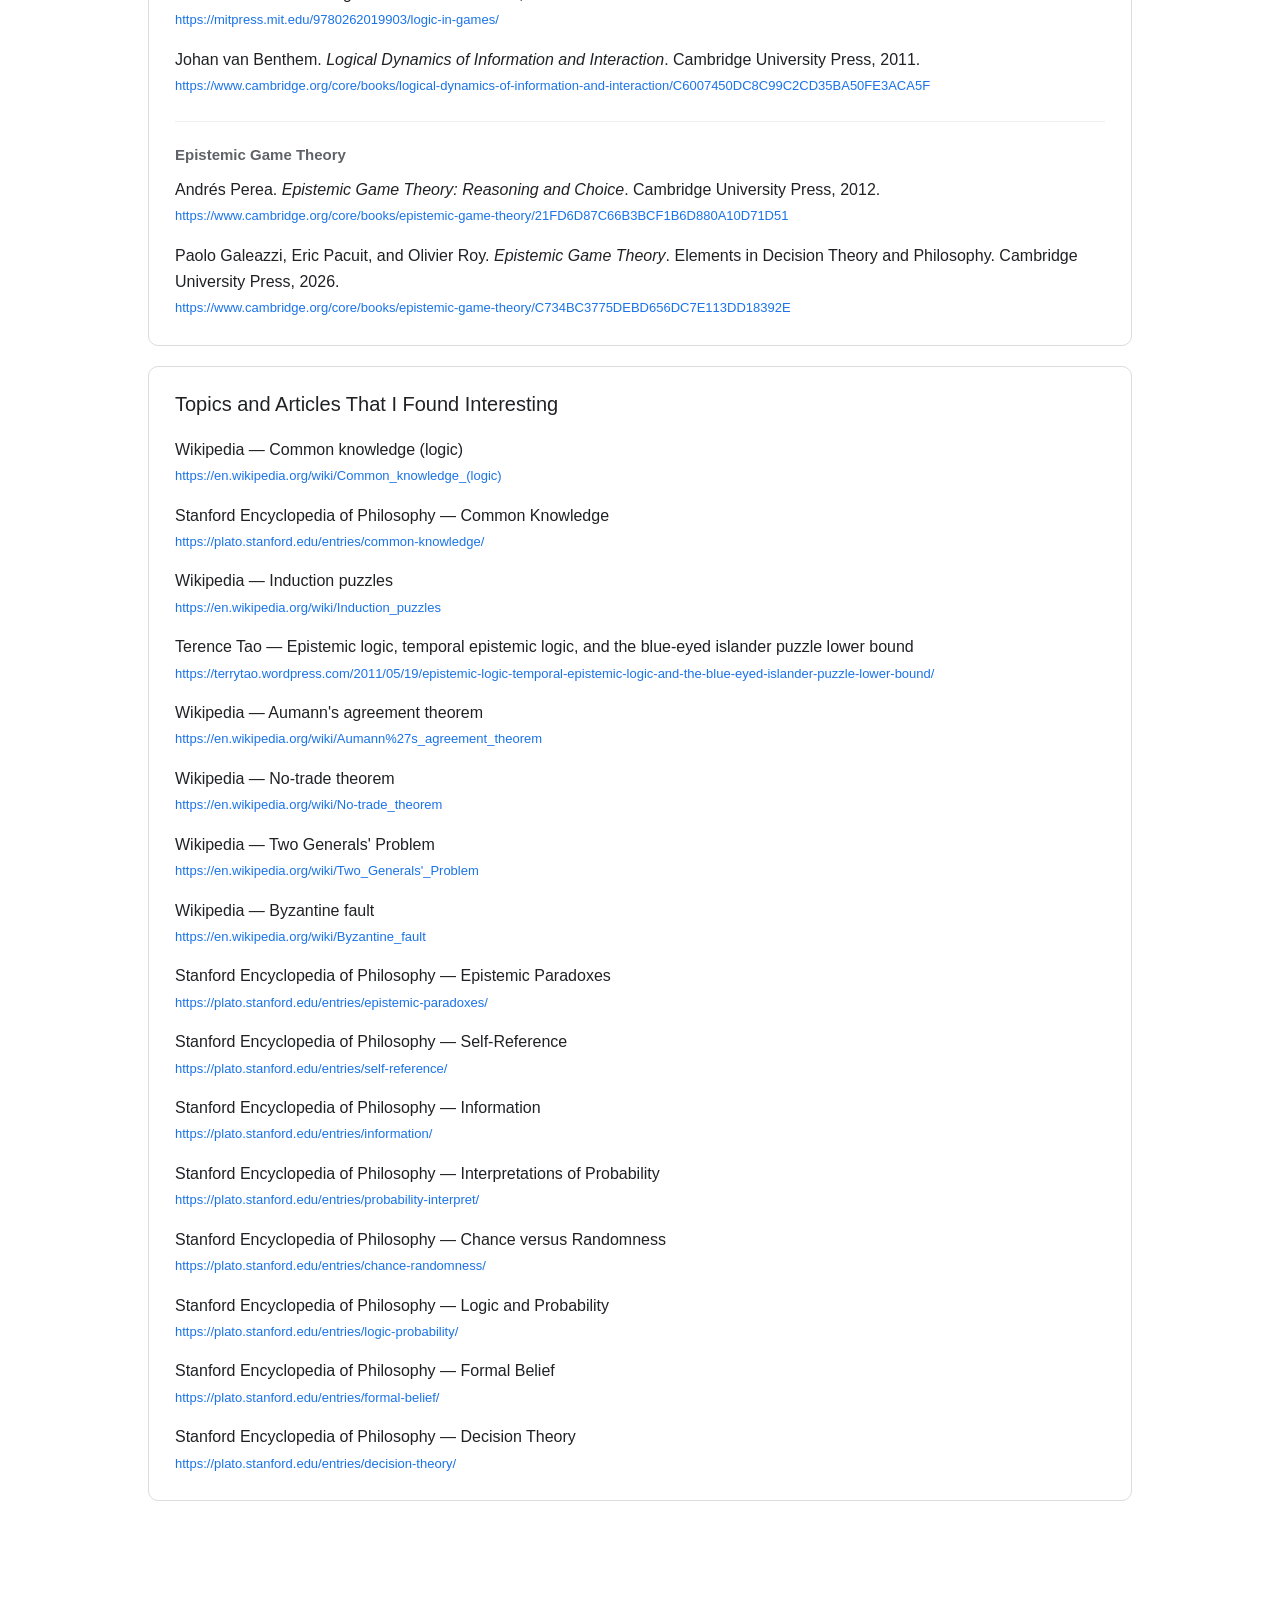
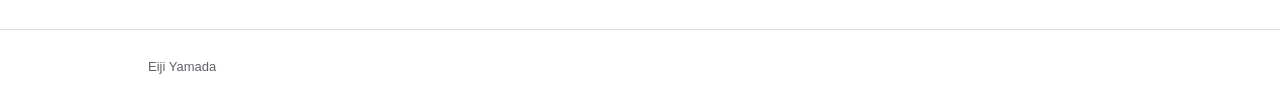
==== commit be6aa664: "Update papers with new arXiv preprints" ====
--- a/index.html
+++ b/index.html
@@ -107,12 +107,16 @@
       <h2>Papers</h2>
       <ol class="publications">
         <li>
+          <a class="publication-title" href="https://arxiv.org/abs/2609.24006" target="_blank" rel="noopener">Eventual and Strong Eventual Notions in Public Announcements</a>
+          <div class="publication-meta">Eiji Yamada · Sep 21, 2026</div>
+        </li>
+        <li>
+          <a class="publication-title" href="https://arxiv.org/abs/2609.21317" target="_blank" rel="noopener">The Sources of Unknowability and Self-refutation in Epistemic and Dynamic Epistemic Logic</a>
+          <div class="publication-meta">Eiji Yamada · Sep 18, 2026</div>
+        </li>
+        <li>
           <a class="publication-title" href="https://arxiv.org/abs/2607.04685" target="_blank" rel="noopener">Classification of σ-validity in iterated announcements</a>
           <div class="publication-meta">Eiji Yamada · Jul 6, 2026</div>
-        </li>
-        <li>
-          <span class="publication-title">The Sources of Unknowability and Self-refutation in Epistemic and Dynamic Epistemic Logic</span>
-          <div class="publication-meta">Eiji Yamada · Apr 7, 2026</div>
         </li>
       </ol>
     </section>
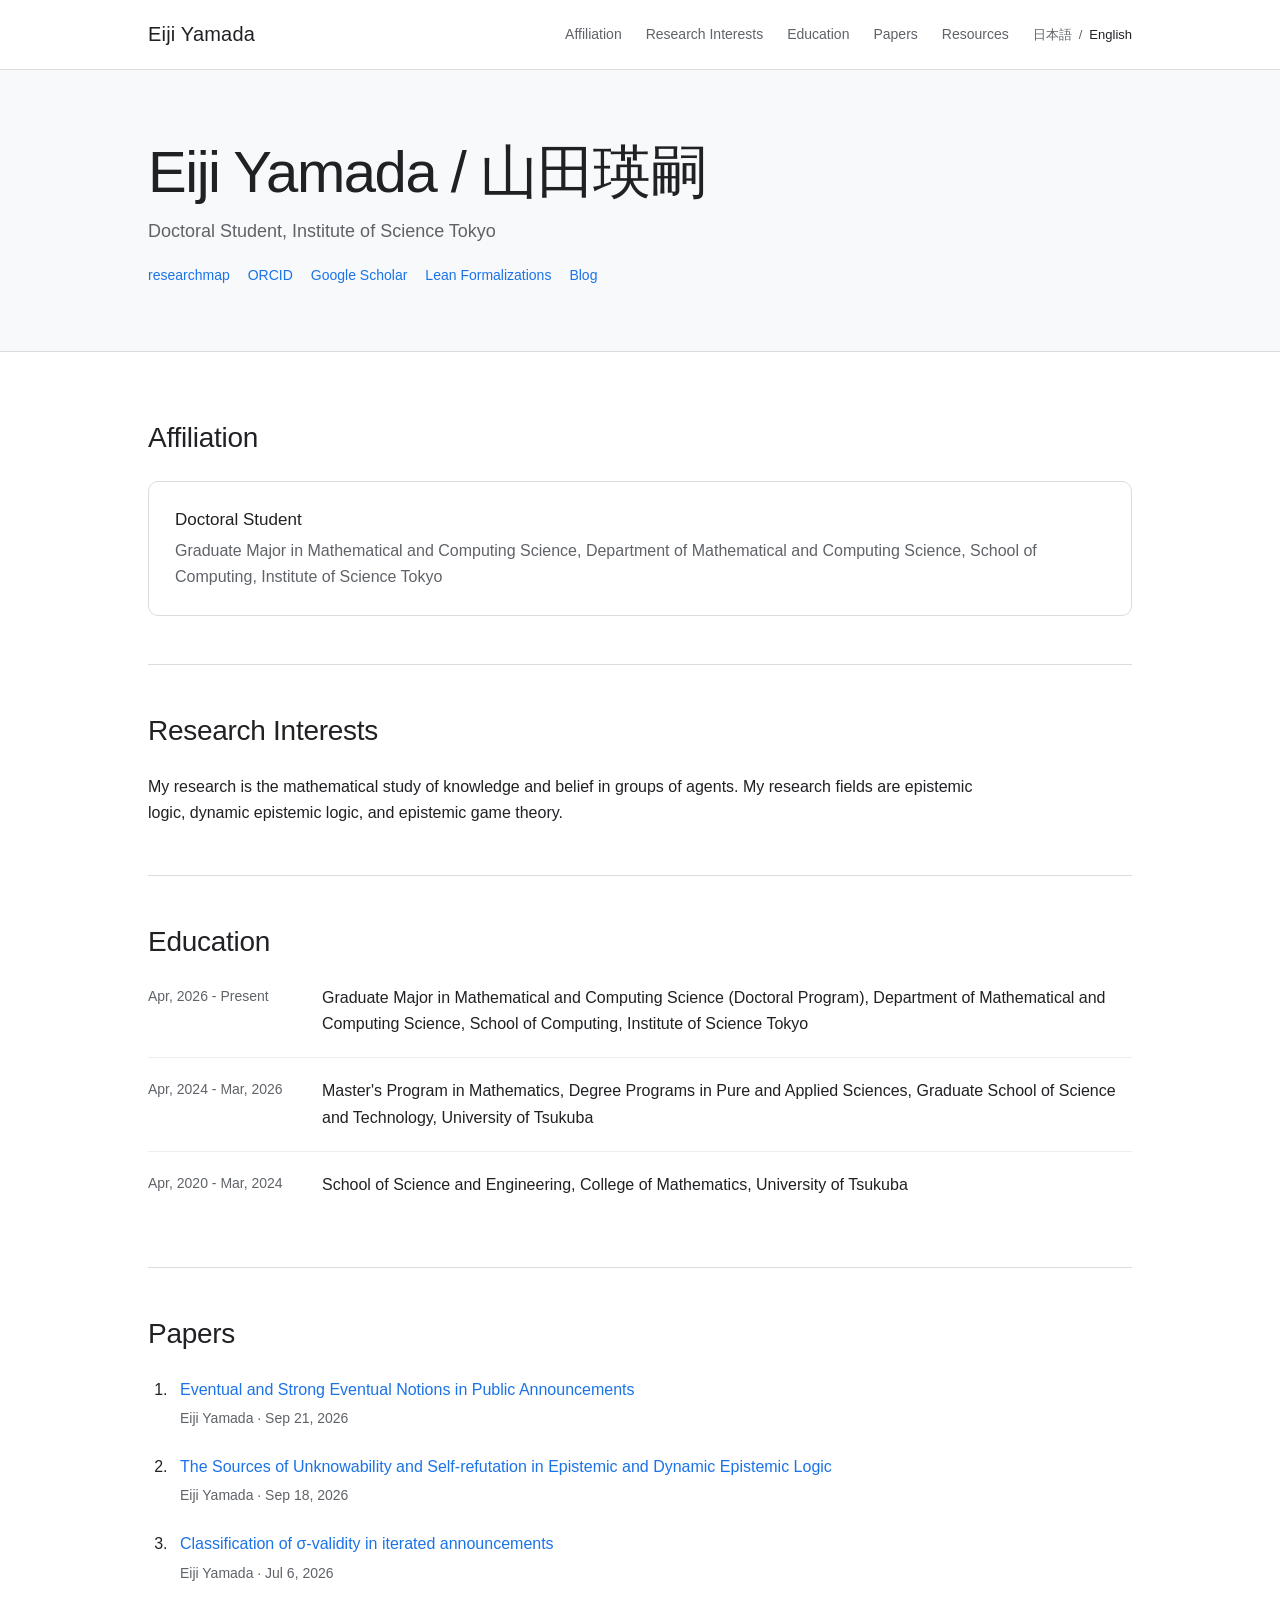
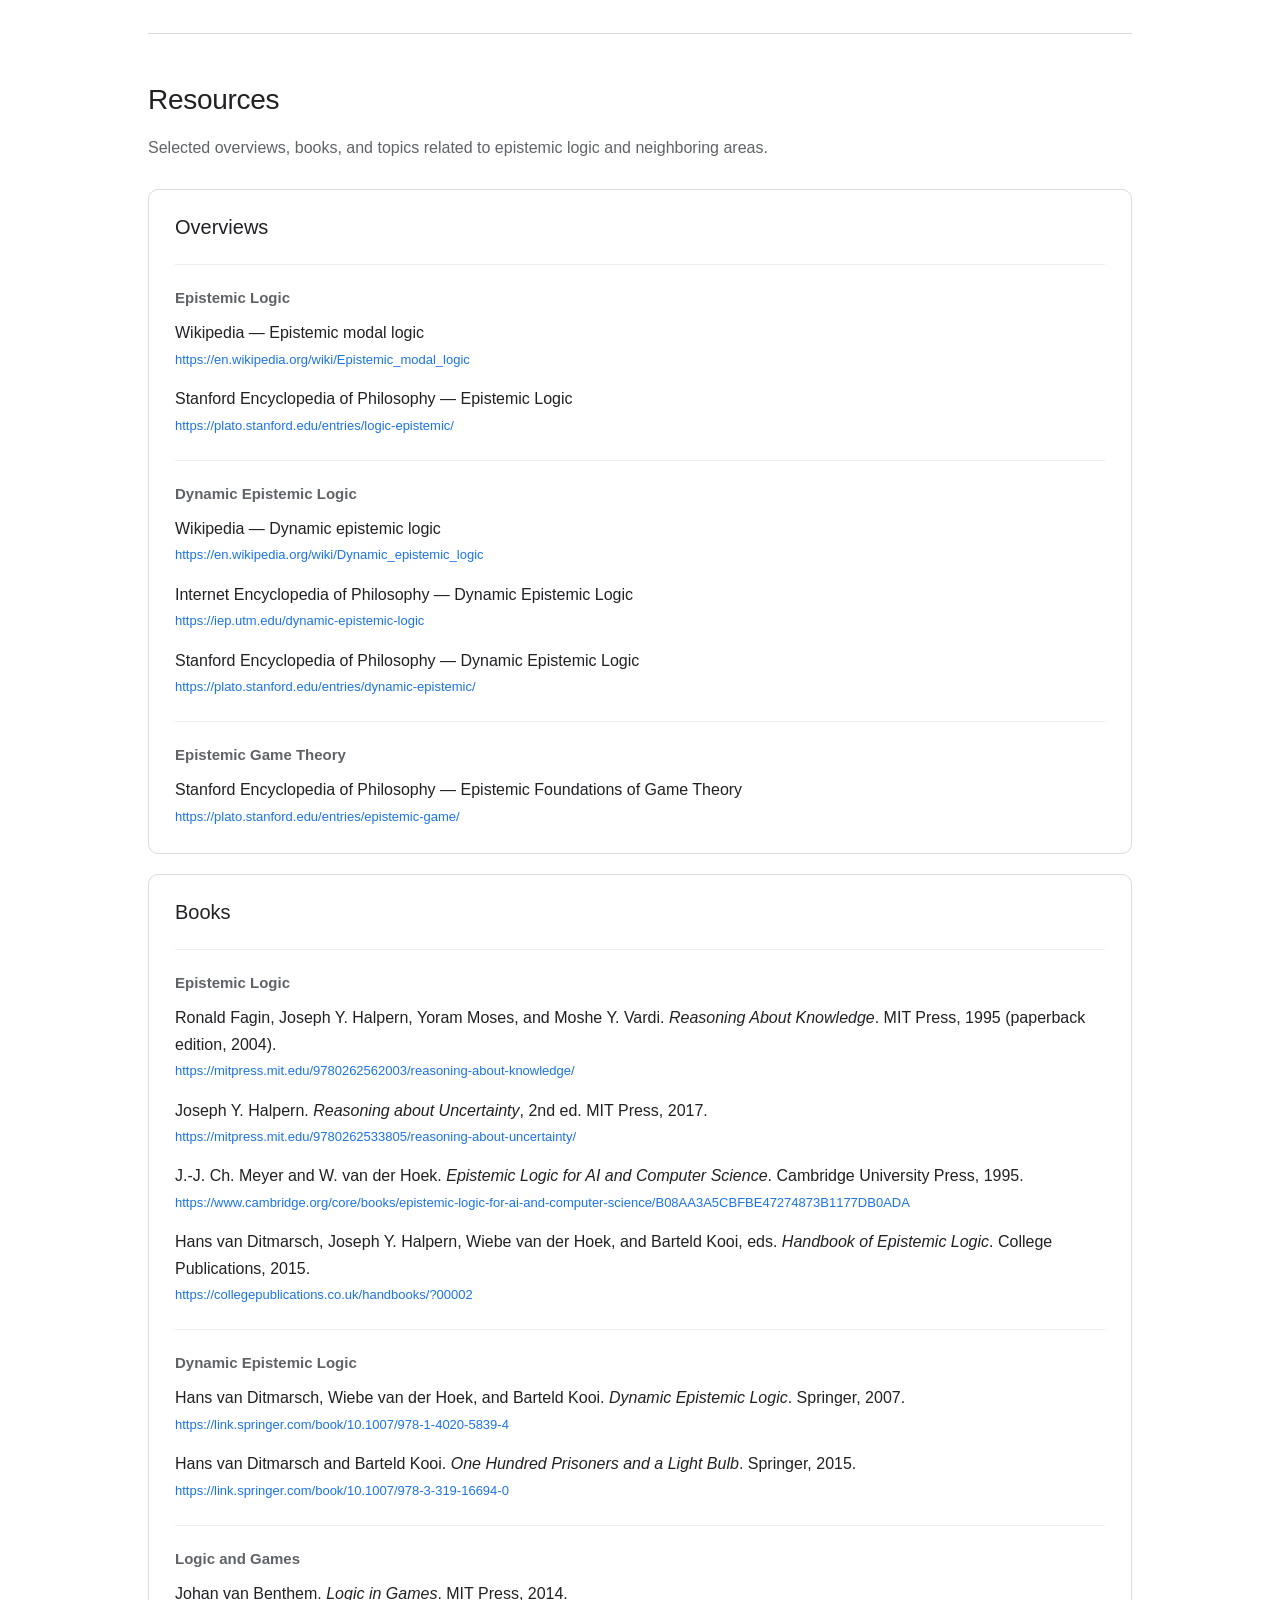
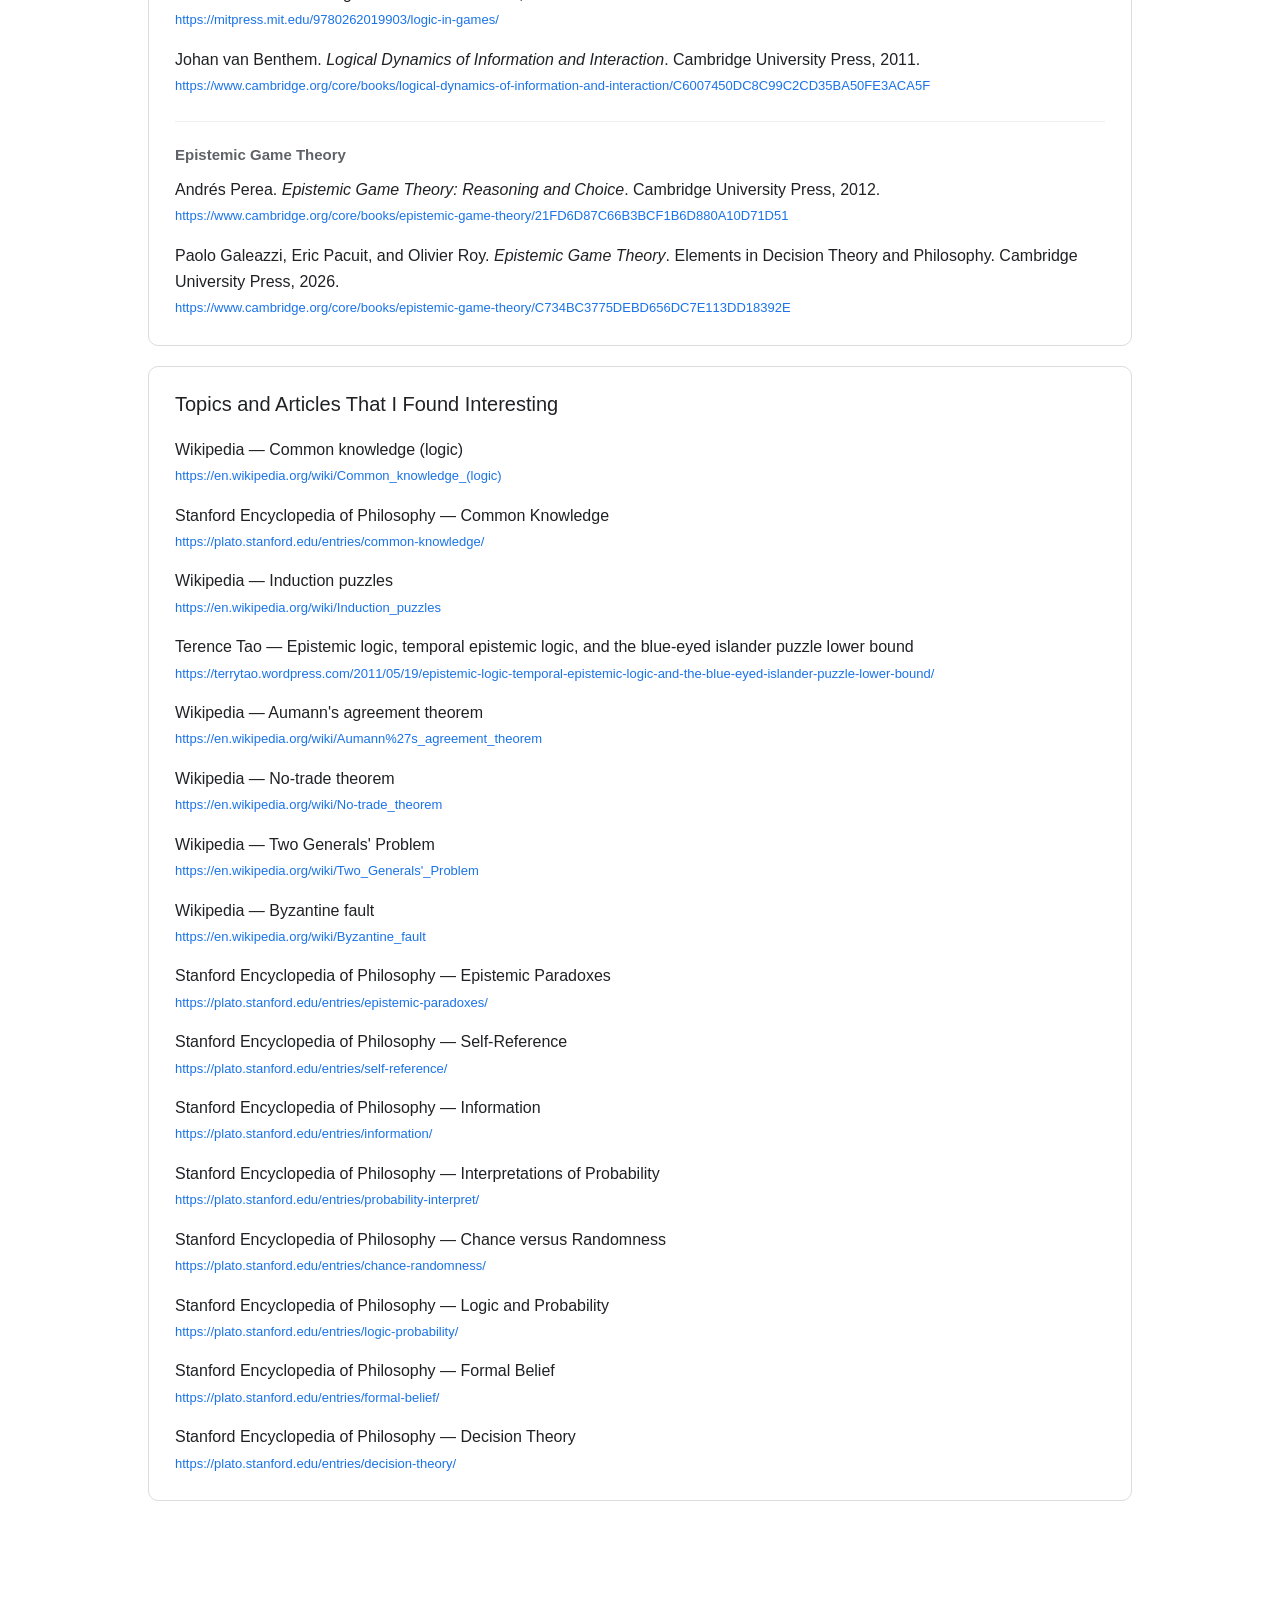
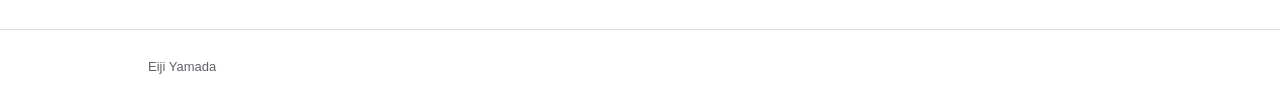
==== commit 540570f3: "Add blog link to profile links" ====
--- a/index.html
+++ b/index.html
@@ -65,6 +65,7 @@
         <a href="https://orcid.org/0009-0007-2519-8016" target="_blank" rel="me noopener">ORCID</a>
         <a href="https://scholar.google.com/citations?user=GYGGPxcAAAAJ&amp;hl=en&amp;oi=sra" target="_blank" rel="me noopener">Google Scholar</a>
         <a href="https://github.com/eiyamada/lean-paper-formalizations" target="_blank" rel="noopener">Lean Formalizations</a>
+        <a href="https://blog.hatena.ne.jp/Banana_Neko/banana-neko.hatenablog.com/" target="_blank" rel="noopener">Blog</a>
       </div>
     </div>
   </div>
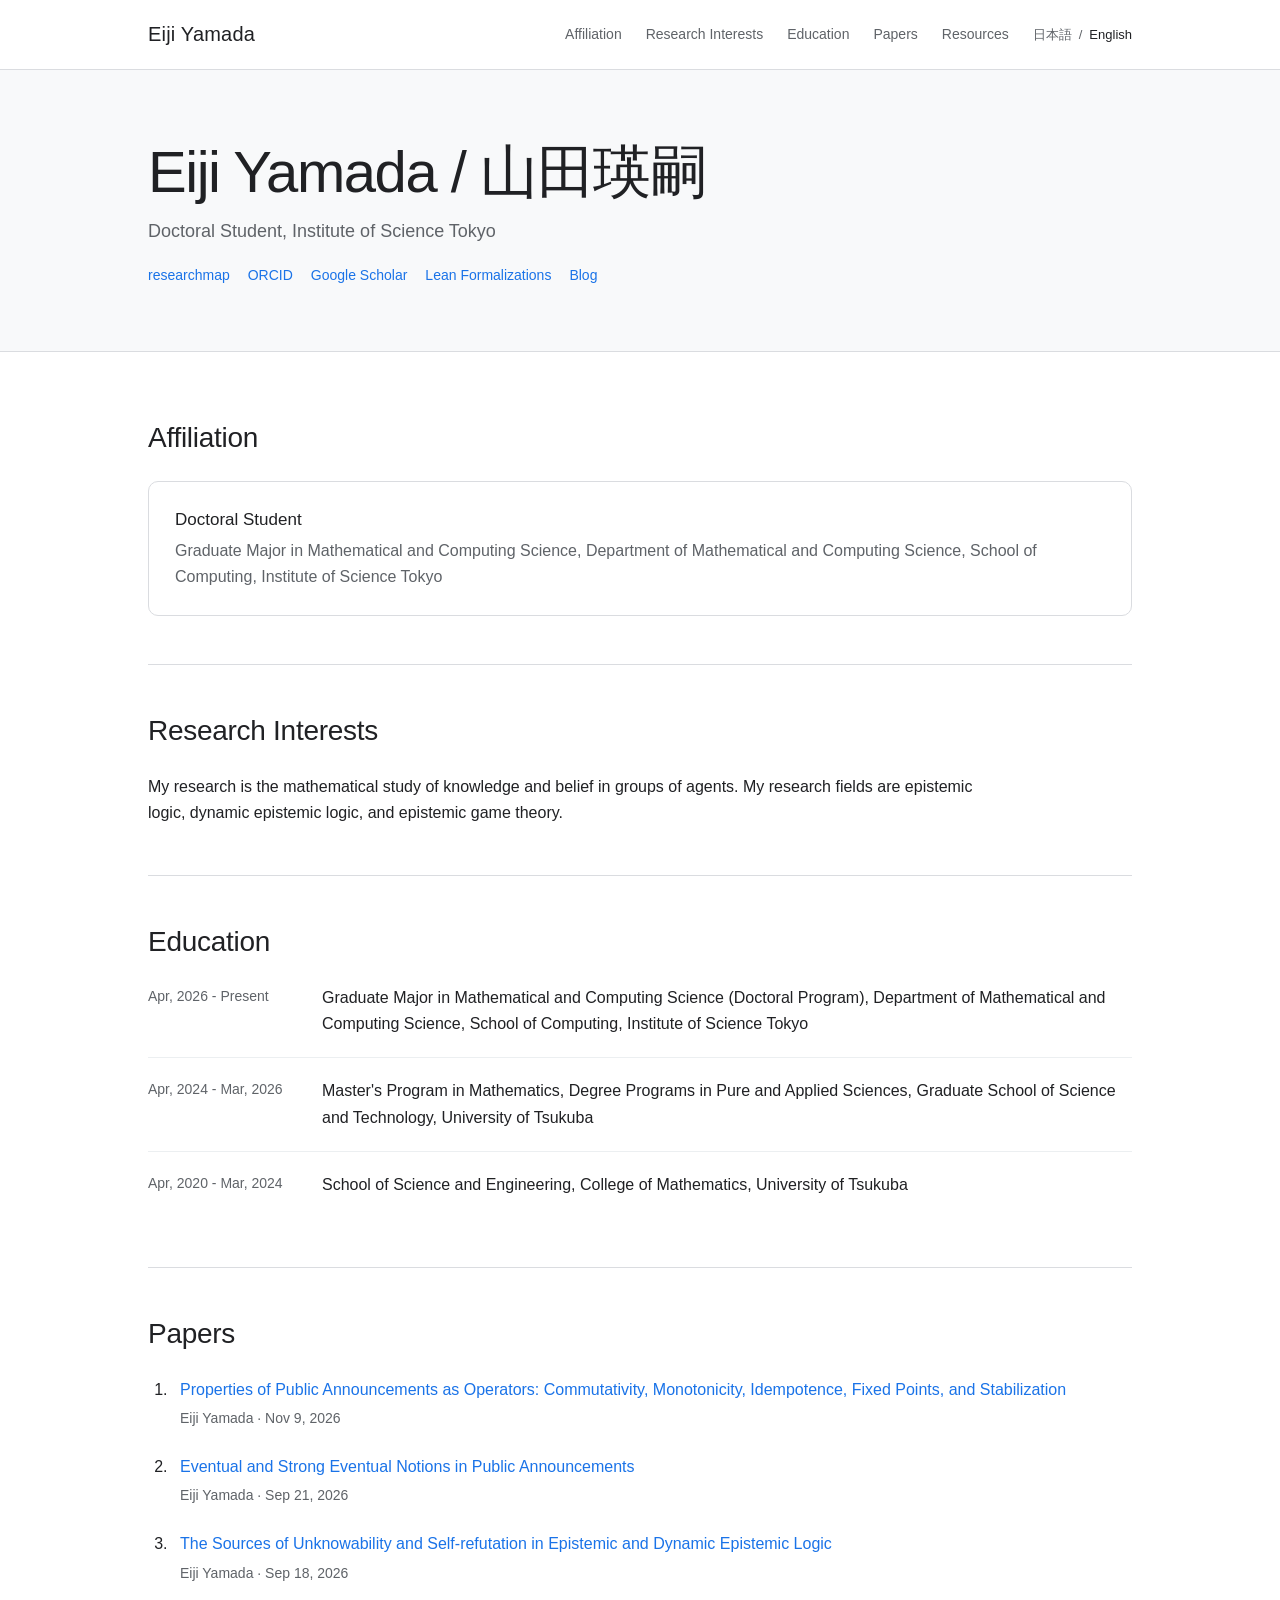
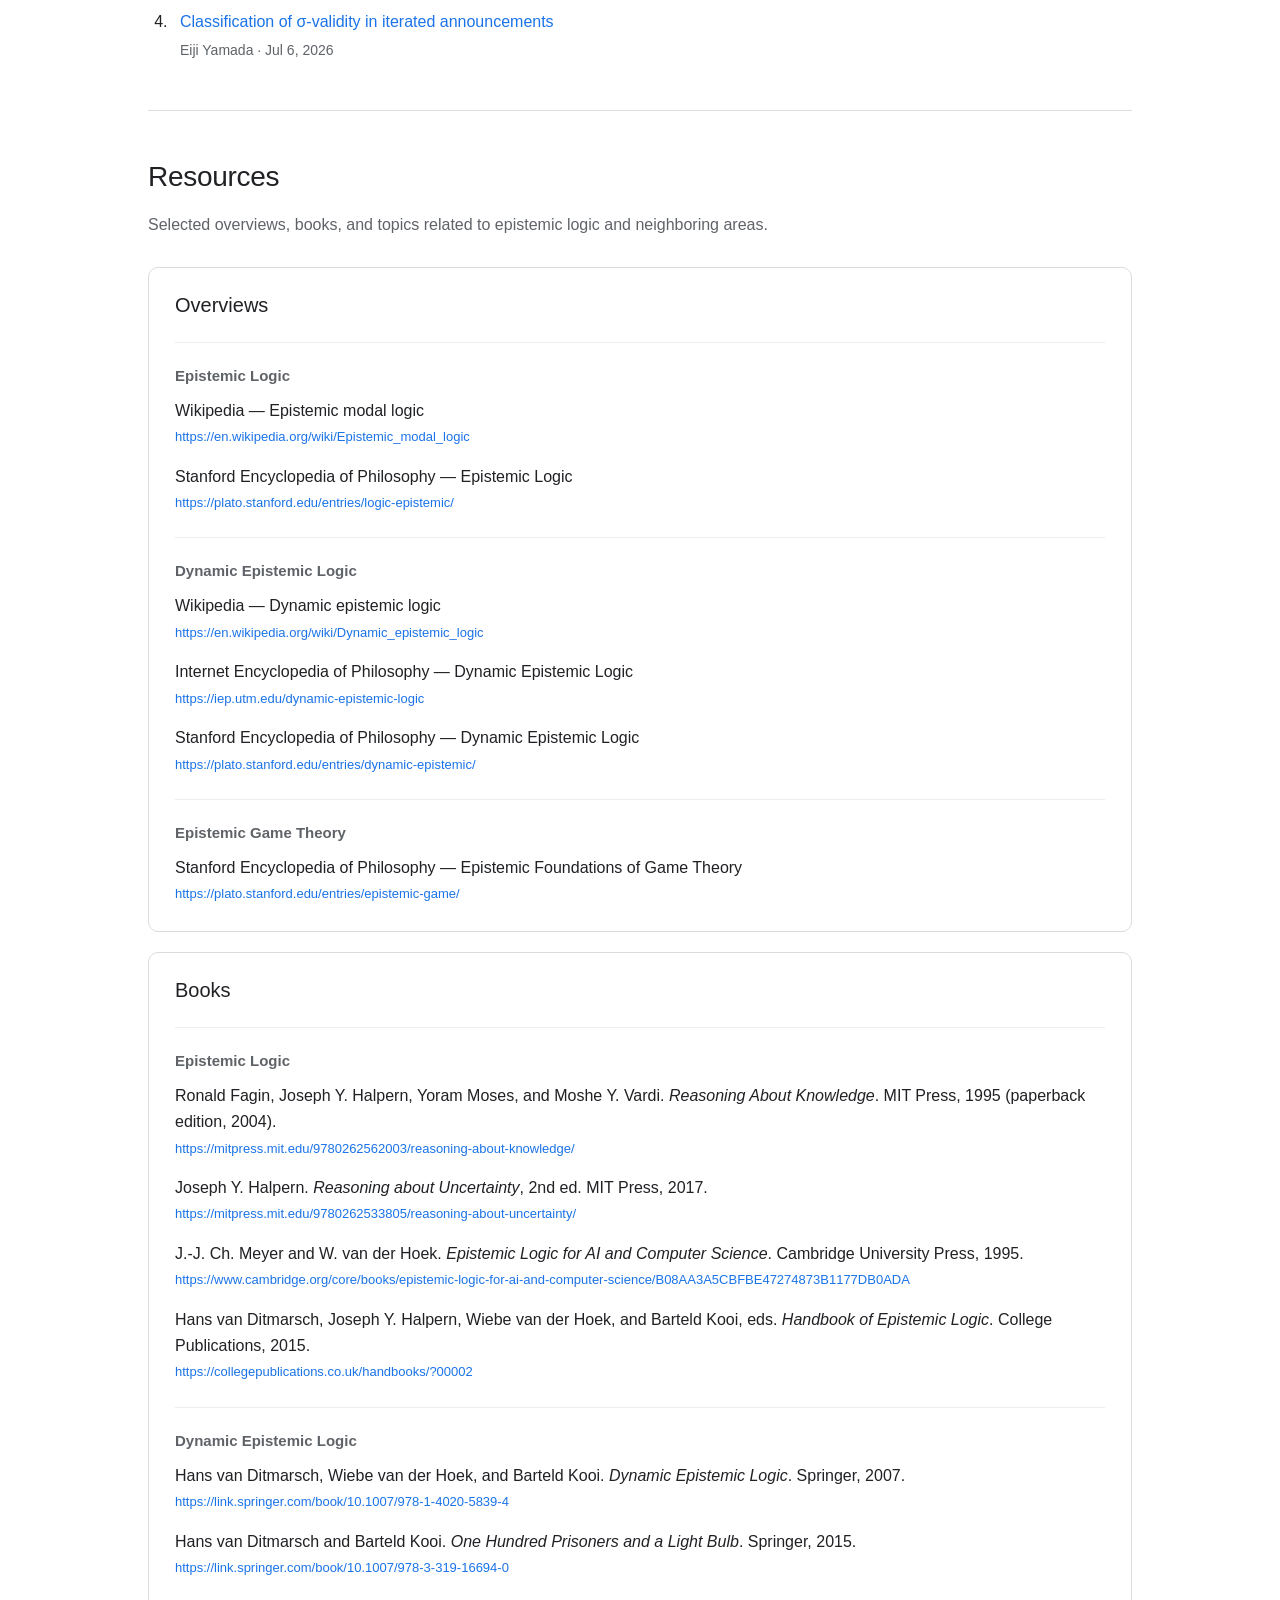
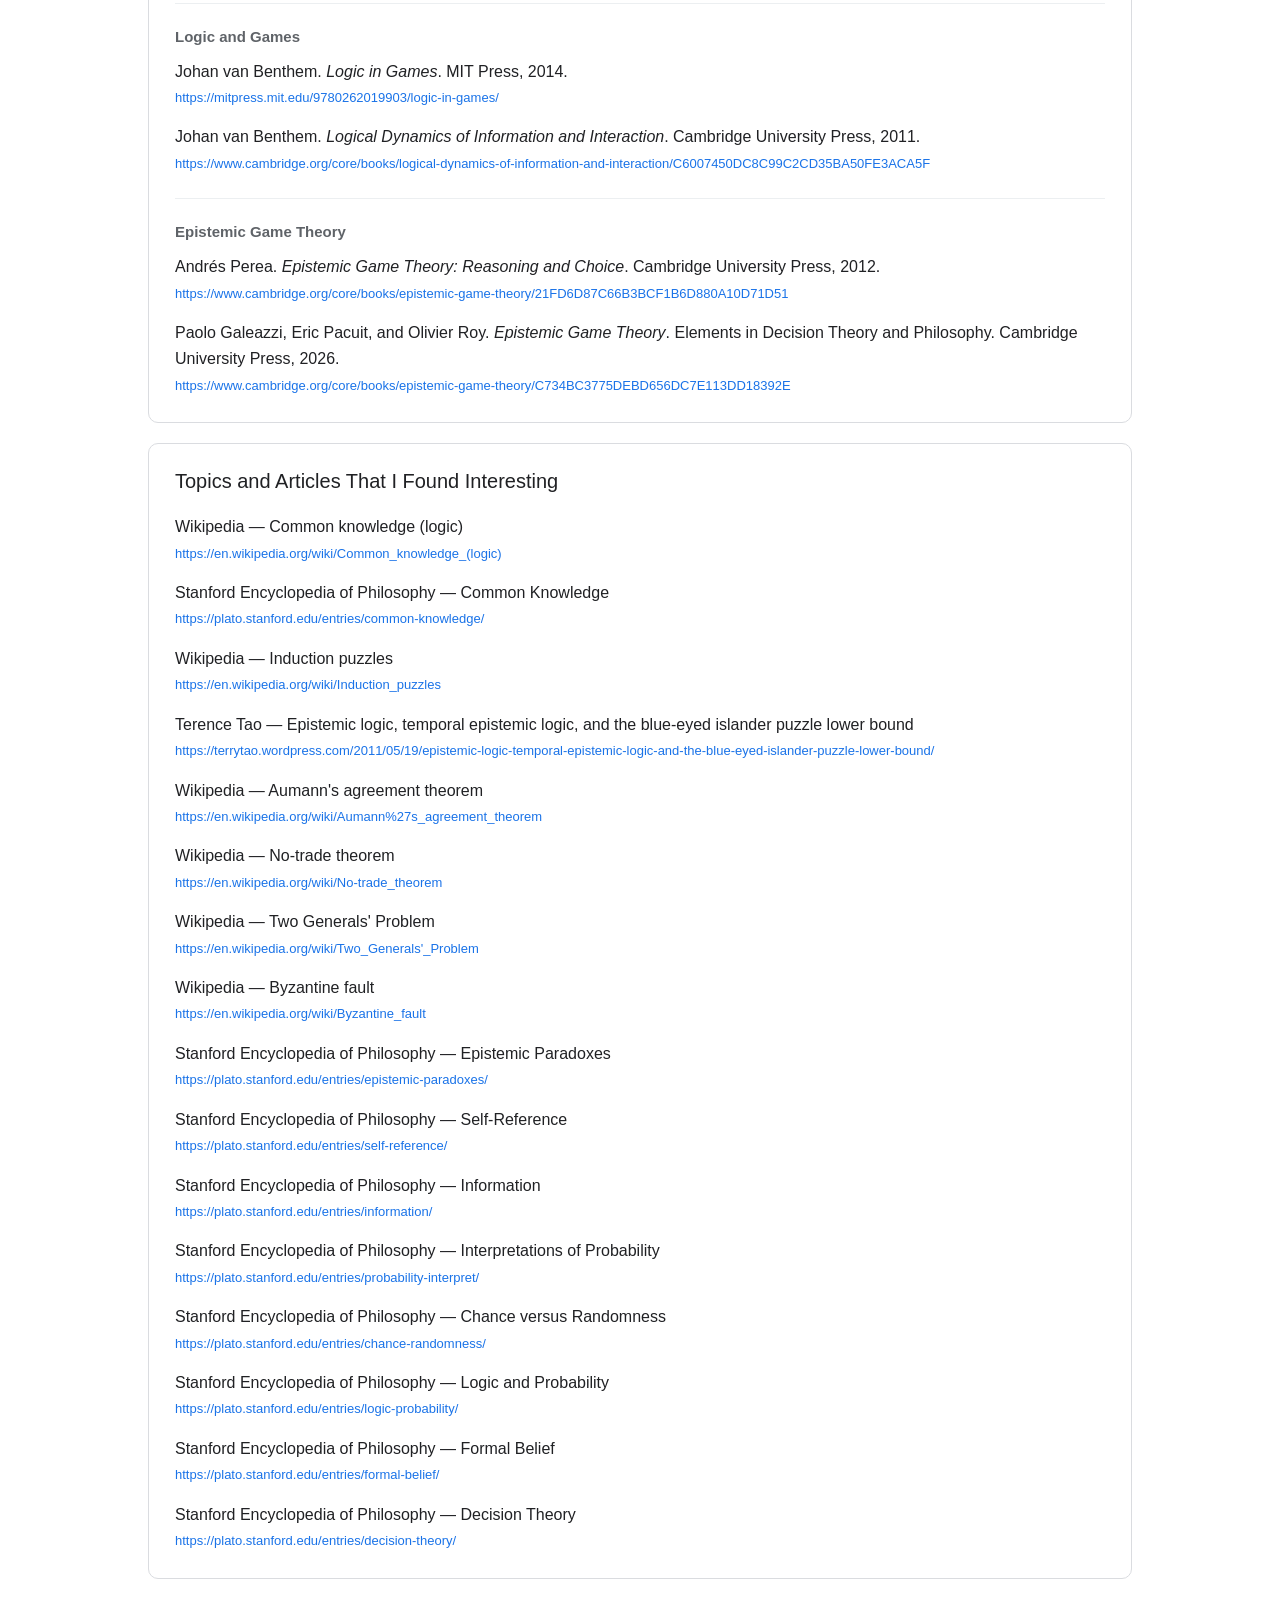
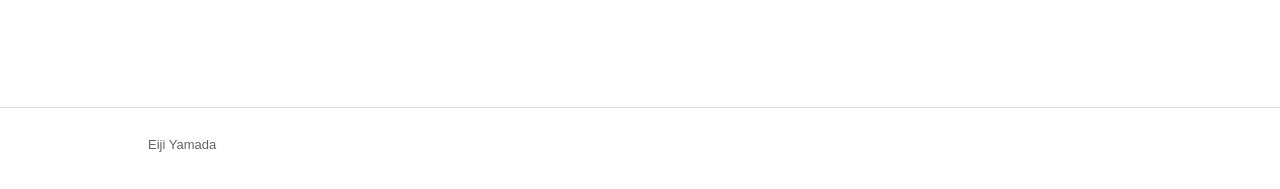
==== commit b3ff9e7d: "Add new arXiv paper to English and Japanese Papers sections" ====
--- a/index.html
+++ b/index.html
@@ -65,7 +65,7 @@
         <a href="https://orcid.org/0009-0007-2519-8016" target="_blank" rel="me noopener">ORCID</a>
         <a href="https://scholar.google.com/citations?user=GYGGPxcAAAAJ&amp;hl=en&amp;oi=sra" target="_blank" rel="me noopener">Google Scholar</a>
         <a href="https://github.com/eiyamada/lean-paper-formalizations" target="_blank" rel="noopener">Lean Formalizations</a>
-        <a href="https://blog.hatena.ne.jp/Banana_Neko/banana-neko.hatenablog.com/" target="_blank" rel="noopener">Blog</a>
+        <a href="https://banana-neko.hatenablog.com/" target="_blank" rel="noopener">Blog</a>
       </div>
     </div>
   </div>
@@ -108,6 +108,10 @@
       <h2>Papers</h2>
       <ol class="publications">
         <li>
+          <a class="publication-title" href="https://arxiv.org/abs/2611.11911" target="_blank" rel="noopener">Properties of Public Announcements as Operators: Commutativity, Monotonicity, Idempotence, Fixed Points, and Stabilization</a>
+          <div class="publication-meta">Eiji Yamada · Nov 9, 2026</div>
+        </li>
+        <li>
           <a class="publication-title" href="https://arxiv.org/abs/2609.24006" target="_blank" rel="noopener">Eventual and Strong Eventual Notions in Public Announcements</a>
           <div class="publication-meta">Eiji Yamada · Sep 21, 2026</div>
         </li>
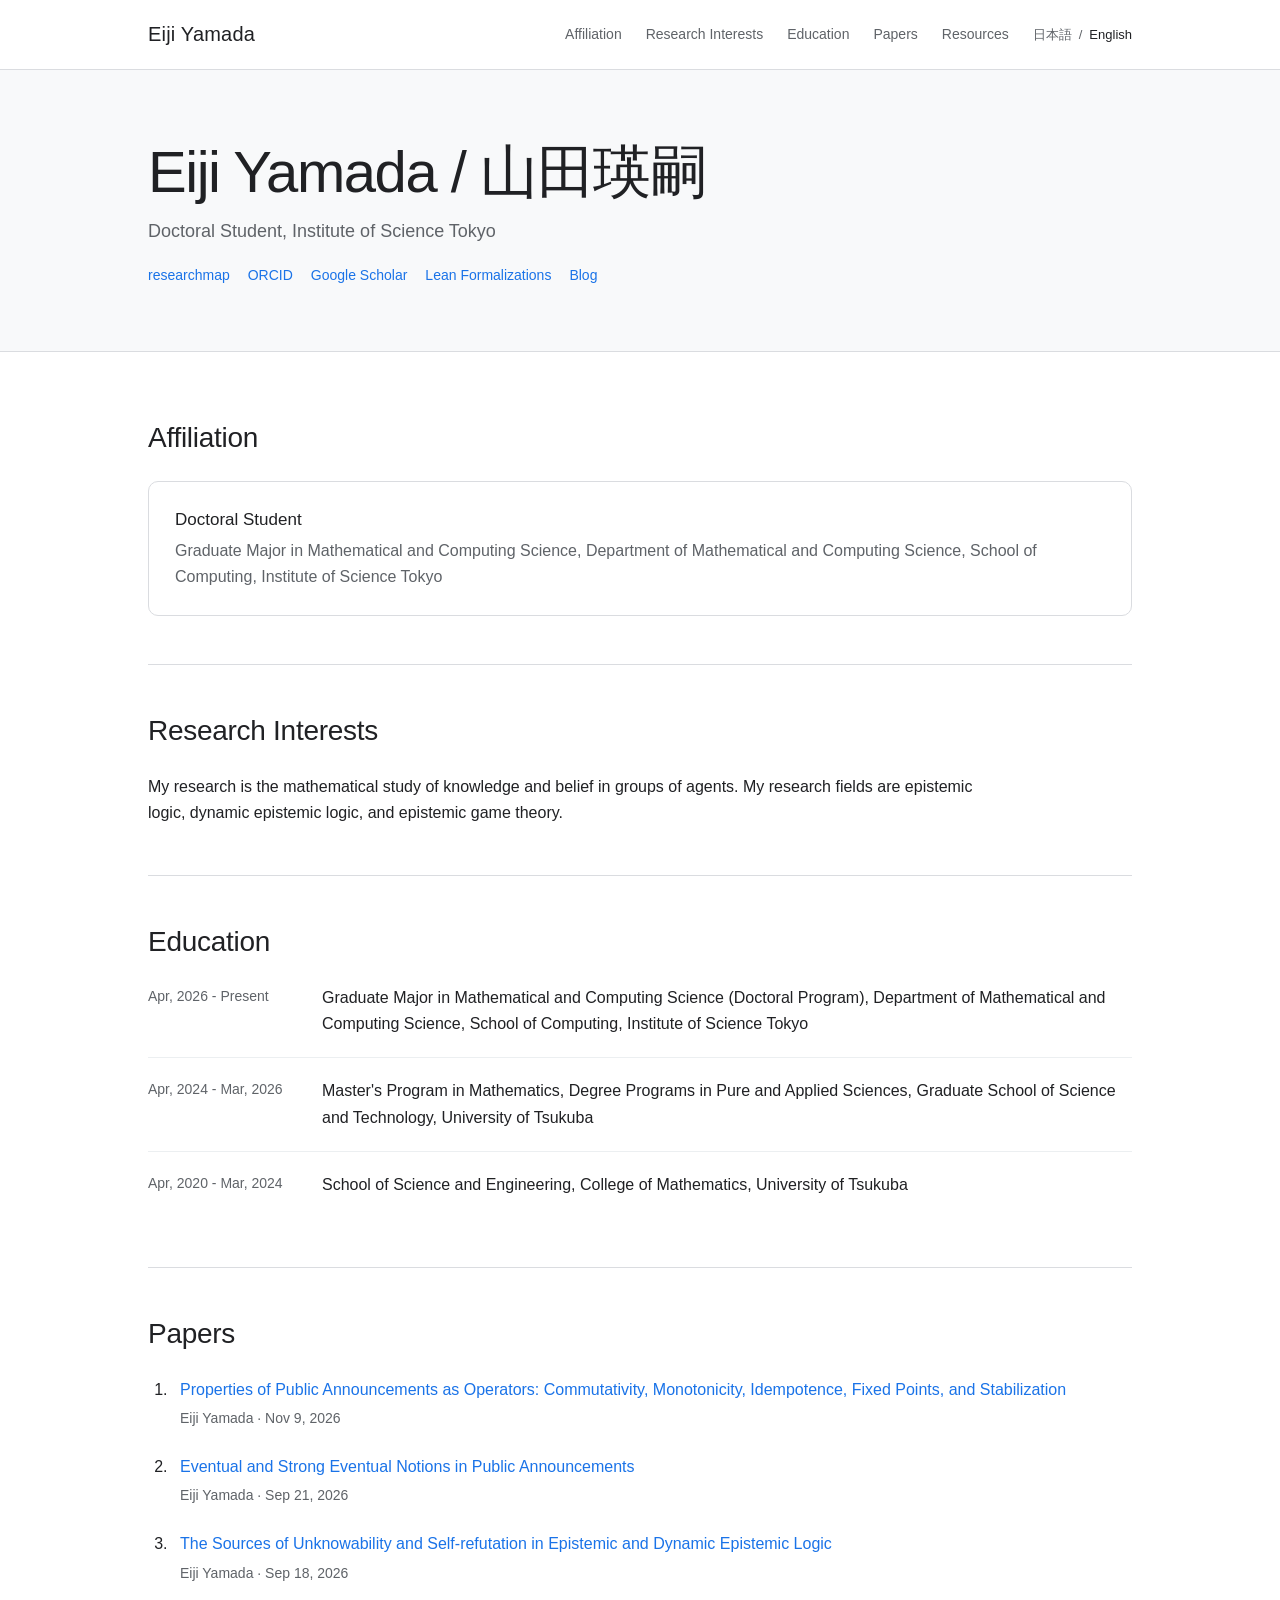
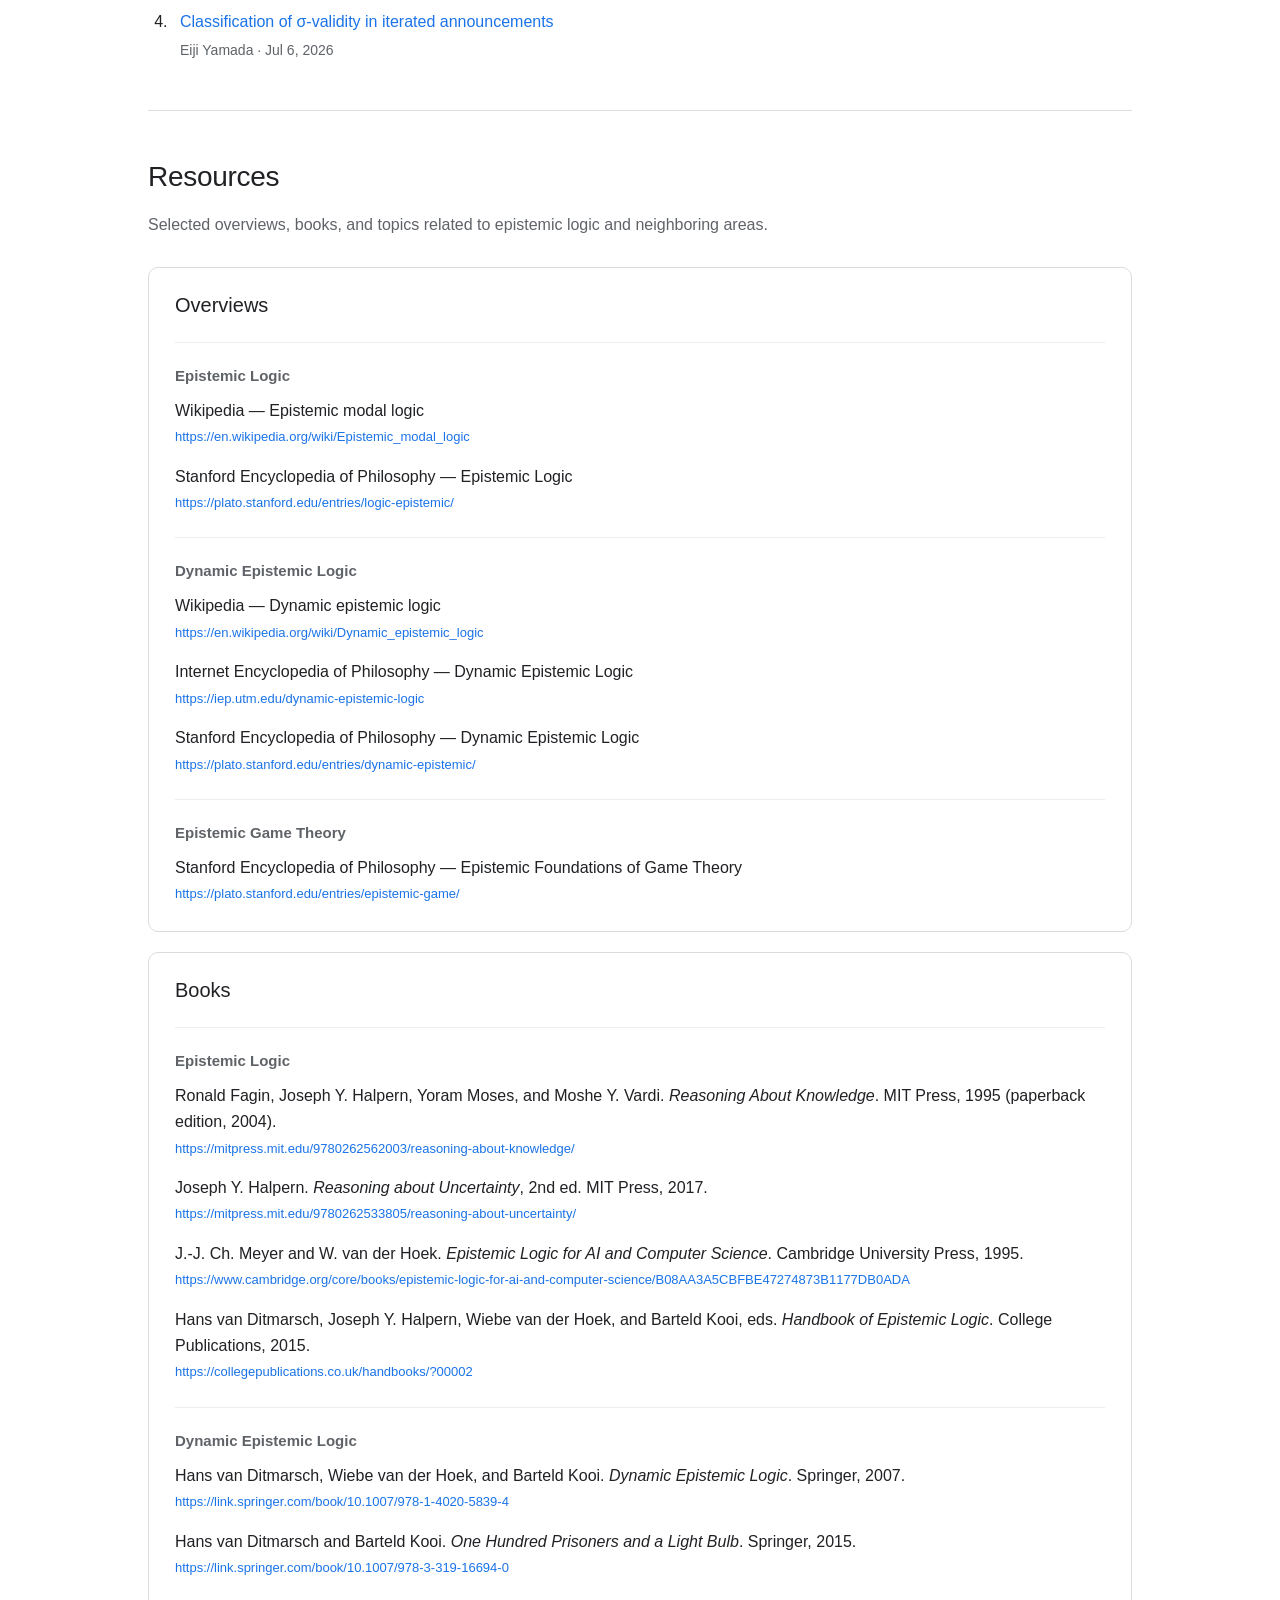
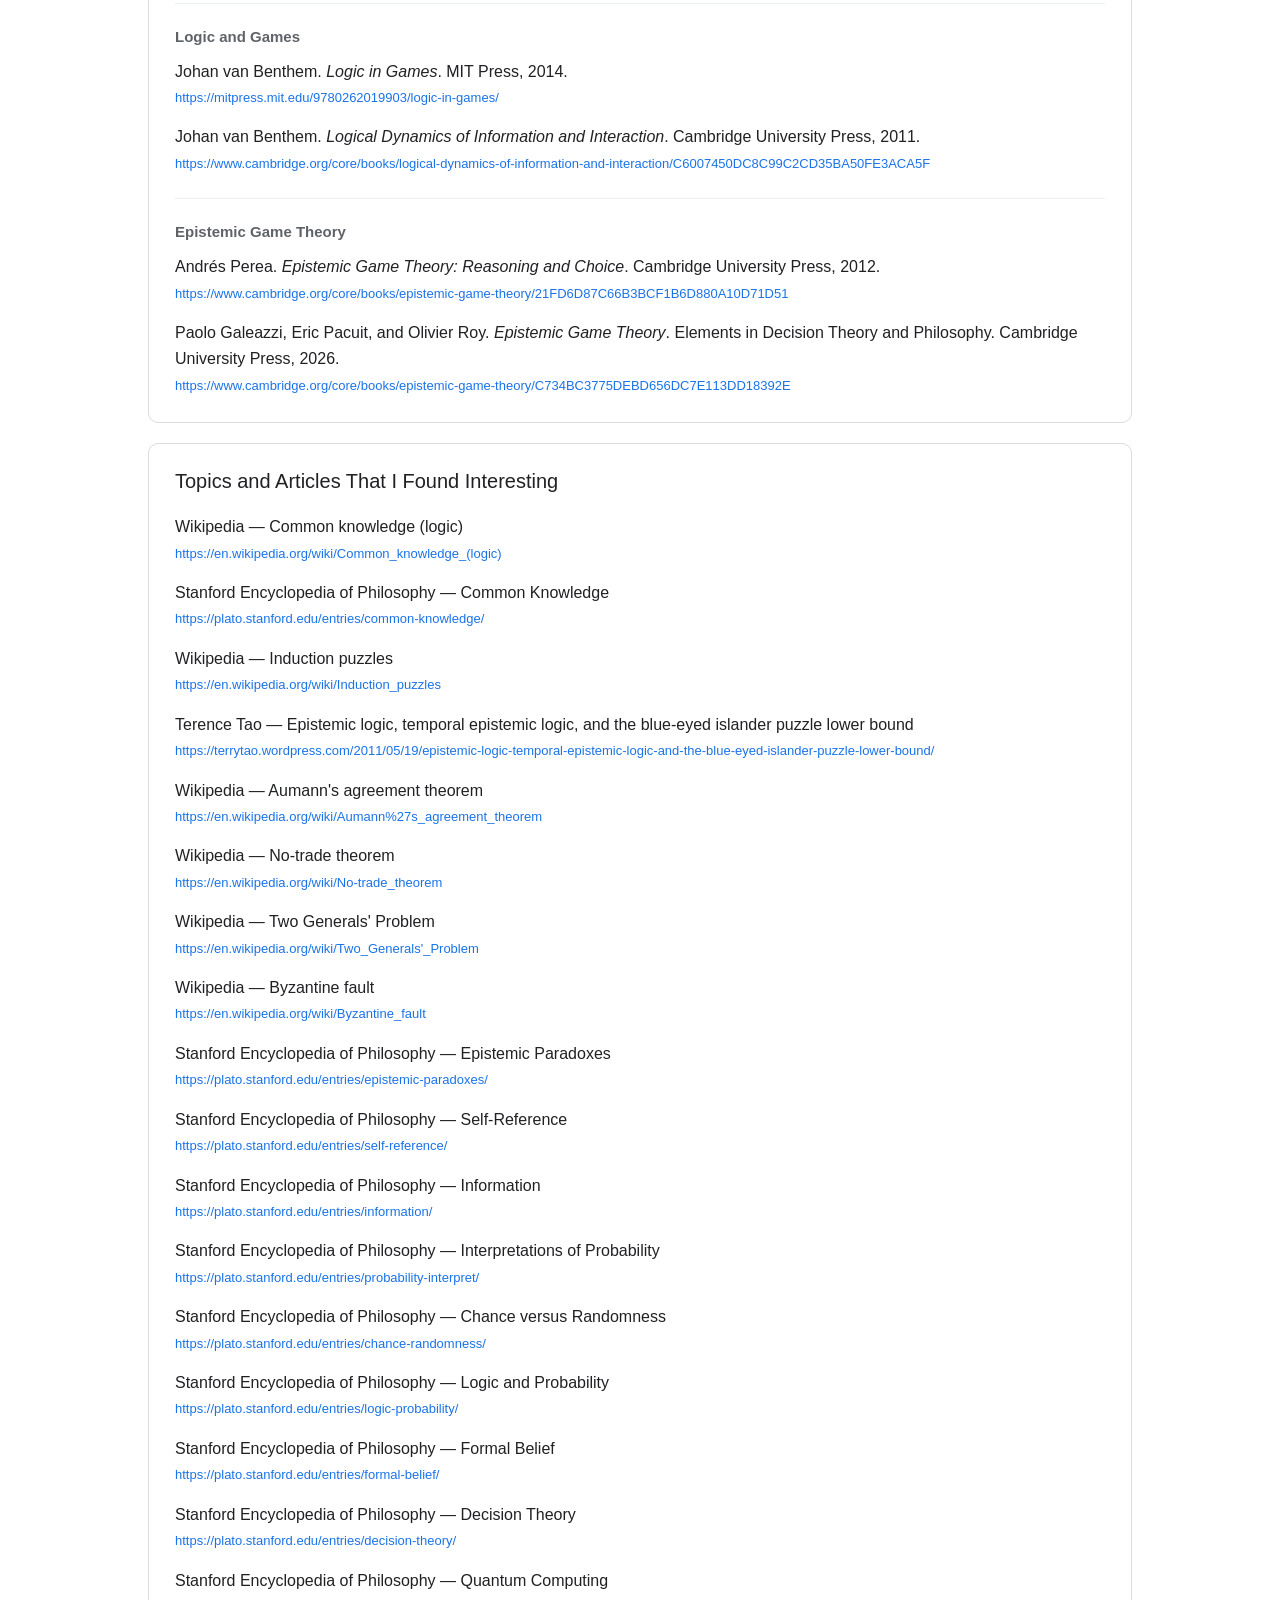
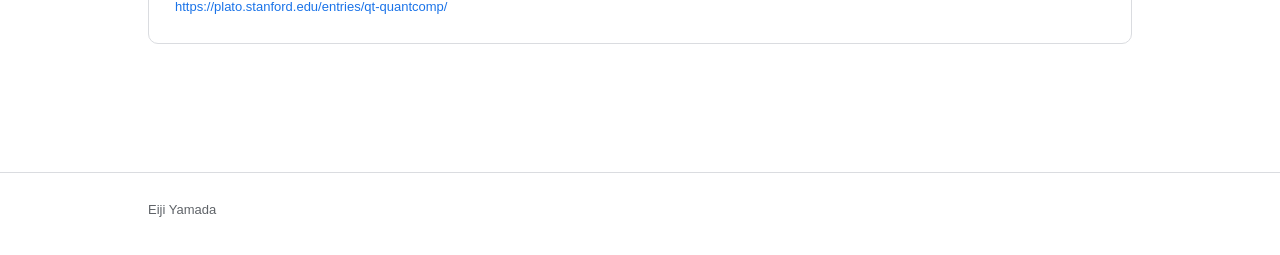
==== commit ef4c225c: "Add SEP Quantum Computing to interesting topics in both languages" ====
--- a/index.html
+++ b/index.html
@@ -311,6 +311,10 @@
             <span class="resource-name">Stanford Encyclopedia of Philosophy — Decision Theory</span>
             <a class="resource-url" href="https://plato.stanford.edu/entries/decision-theory/" target="_blank" rel="noopener">https://plato.stanford.edu/entries/decision-theory/</a>
           </li>
+          <li>
+            <span class="resource-name">Stanford Encyclopedia of Philosophy — Quantum Computing</span>
+            <a class="resource-url" href="https://plato.stanford.edu/entries/qt-quantcomp/" target="_blank" rel="noopener">https://plato.stanford.edu/entries/qt-quantcomp/</a>
+          </li>
         </ul>
       </div>
     </section>
